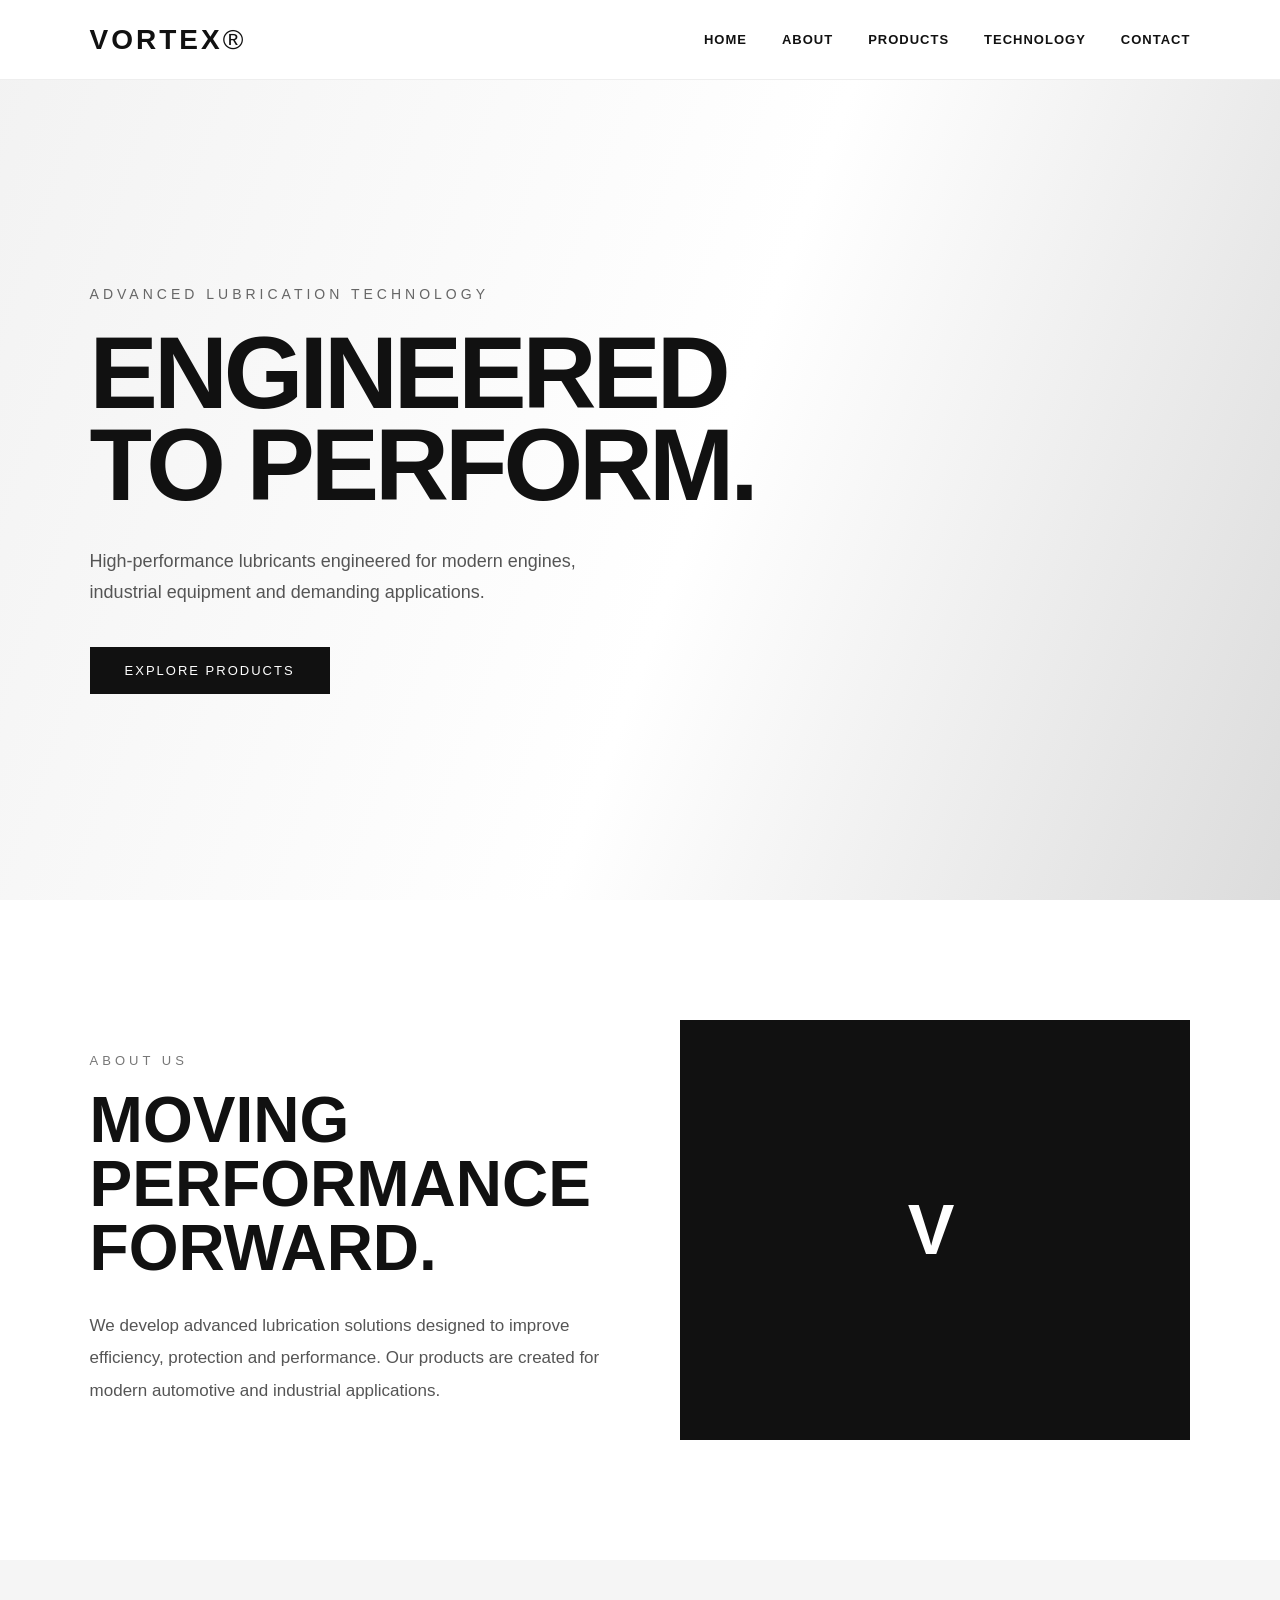
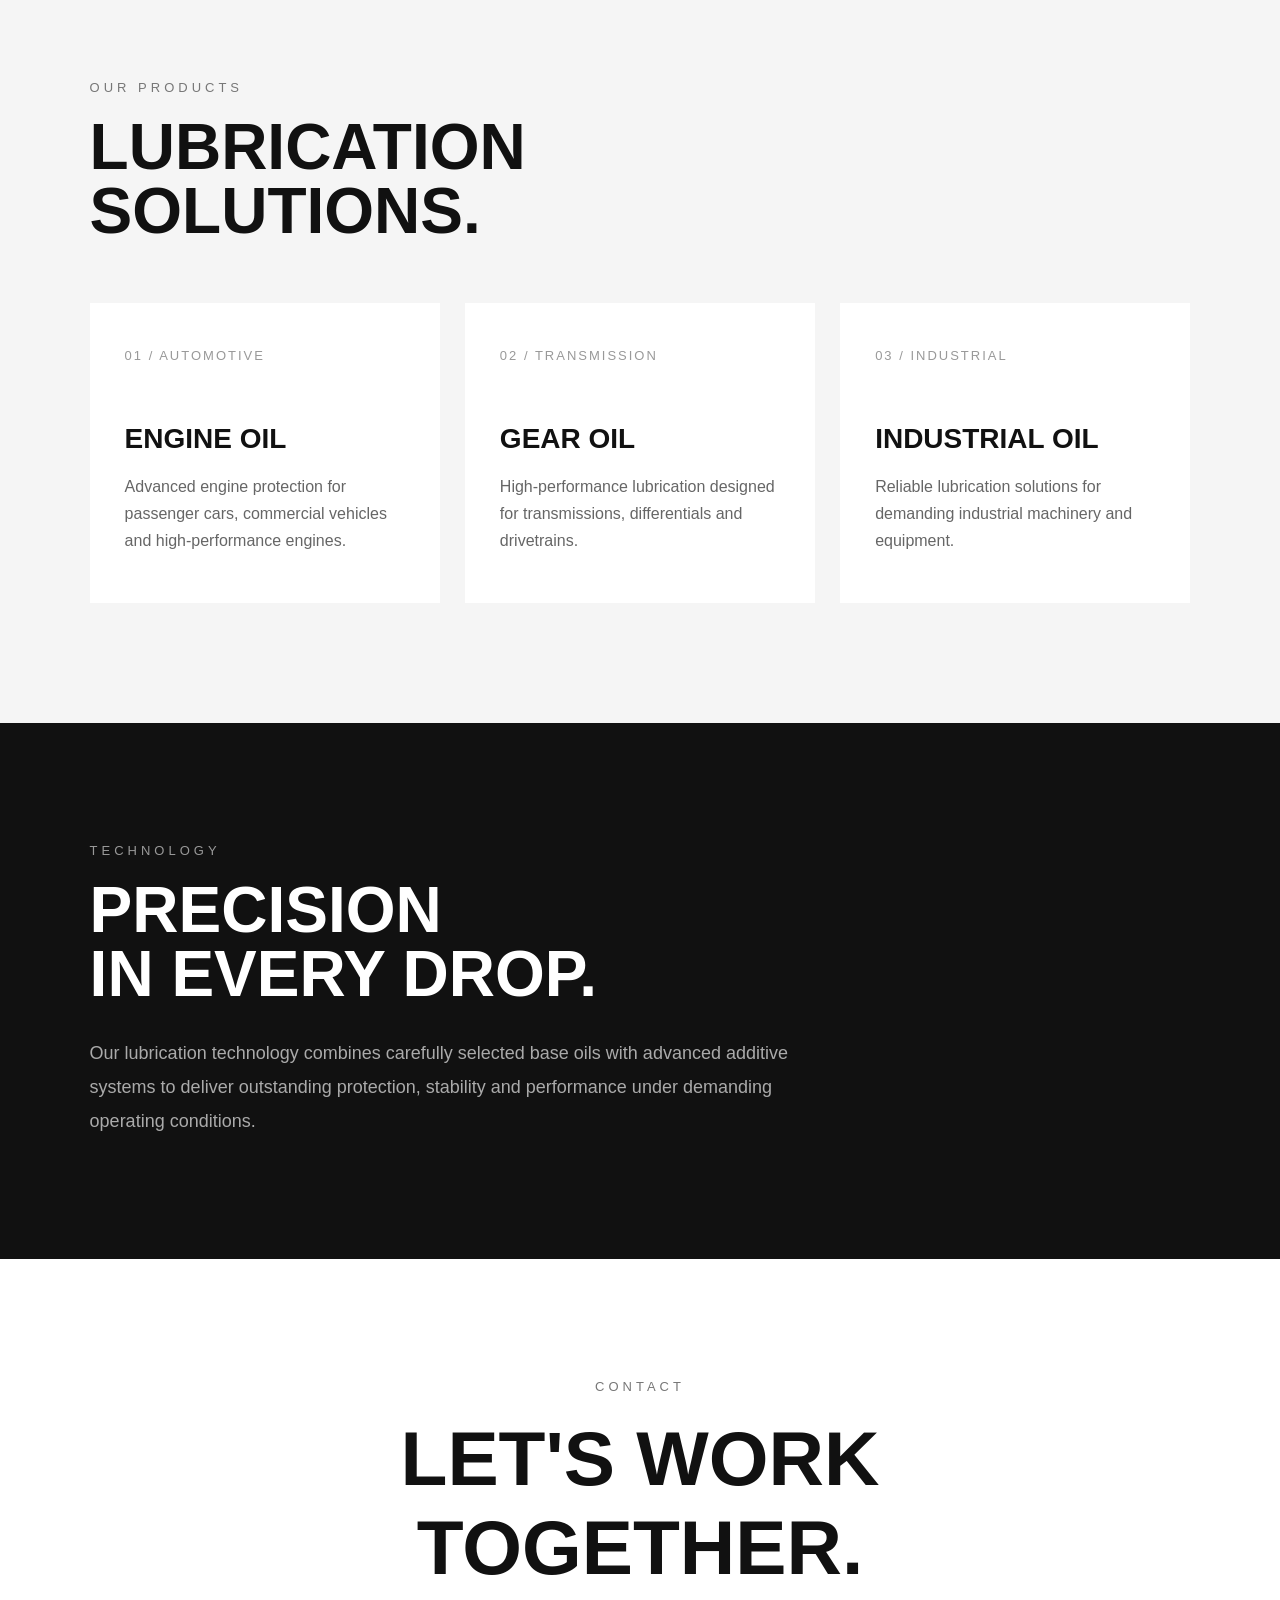
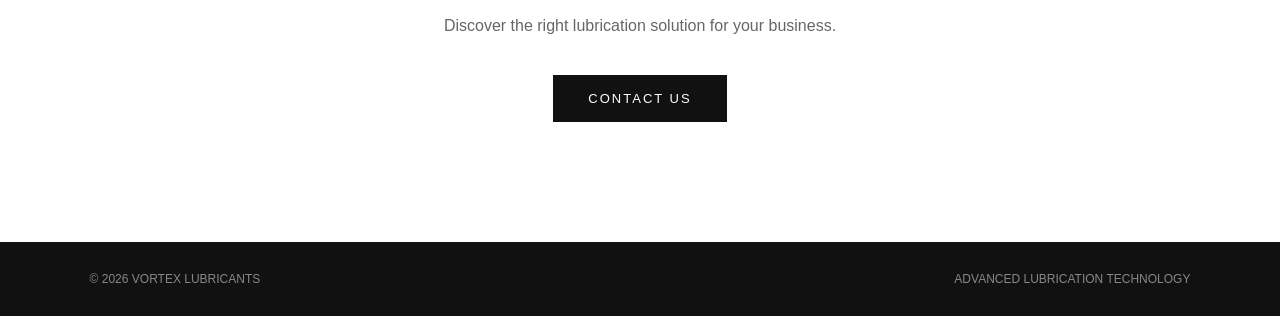
==== index.html @ 42d3c12e "Initial commit" ====
<!DOCTYPE html>
<html lang="en">
<head>
    <meta charset="UTF-8">
    <meta name="viewport" content="width=device-width, initial-scale=1.0">

    <title>VORTEX Lubricants</title>

    <style>
        * {
            margin: 0;
            padding: 0;
            box-sizing: border-box;
        }

        html {
            scroll-behavior: smooth;
        }

        body {
            font-family: Arial, Helvetica, sans-serif;
            color: #111;
            background: #fff;
        }

        /* ===== Navigation ===== */

        header {
            position: fixed;
            top: 0;
            left: 0;
            width: 100%;
            height: 80px;
            background: rgba(255, 255, 255, 0.96);
            display: flex;
            align-items: center;
            justify-content: space-between;
            padding: 0 7%;
            z-index: 1000;
            border-bottom: 1px solid #eee;
        }

        .logo {
            font-size: 28px;
            font-weight: 800;
            letter-spacing: 3px;
        }

        .logo span {
            font-weight: 300;
        }

        nav {
            display: flex;
            gap: 35px;
        }

        nav a {
            text-decoration: none;
            color: #111;
            font-size: 13px;
            font-weight: 600;
            letter-spacing: 1px;
            transition: 0.3s;
        }

        nav a:hover {
            color: #777;
        }

        /* ===== Hero ===== */

        .hero {
            min-height: 100vh;
            padding: 160px 7% 80px;
            display: flex;
            align-items: center;
            background:
                linear-gradient(
                    110deg,
                    #f2f2f2 0%,
                    #ffffff 55%,
                    #dcdcdc 100%
                );
        }

        .hero-content {
            max-width: 700px;
        }

        .hero-small {
            font-size: 14px;
            letter-spacing: 4px;
            margin-bottom: 25px;
            color: #666;
        }

        .hero h1 {
            font-size: clamp(55px, 8vw, 110px);
            line-height: 0.9;
            letter-spacing: -4px;
            margin-bottom: 35px;
        }

        .hero p {
            max-width: 550px;
            color: #555;
            font-size: 18px;
            line-height: 1.7;
            margin-bottom: 40px;
        }

        .button {
            display: inline-block;
            padding: 16px 35px;
            background: #111;
            color: white;
            text-decoration: none;
            font-size: 13px;
            letter-spacing: 2px;
            transition: 0.3s;
        }

        .button:hover {
            background: #444;
        }

        /* ===== Common Section ===== */

        section {
            padding: 120px 7%;
        }

        .section-title {
            font-size: 13px;
            letter-spacing: 4px;
            color: #777;
            margin-bottom: 20px;
        }

        .section-heading {
            font-size: clamp(40px, 5vw, 70px);
            line-height: 1;
            margin-bottom: 30px;
        }

        /* ===== About ===== */

        .about {
            display: grid;
            grid-template-columns: 1fr 1fr;
            gap: 80px;
            align-items: center;
        }

        .about-text p {
            color: #555;
            line-height: 1.9;
            font-size: 17px;
        }

        .about-box {
            height: 420px;
            background: #111;
            color: white;
            display: flex;
            align-items: center;
            justify-content: center;
            font-size: 70px;
            font-weight: 800;
            letter-spacing: 8px;
        }

        /* ===== Products ===== */

        .products-section {
            background: #f5f5f5;
        }

        .products {
            display: grid;
            grid-template-columns: repeat(3, 1fr);
            gap: 25px;
            margin-top: 60px;
        }

        .product-card {
            background: white;
            padding: 45px 35px;
            min-height: 300px;
            transition: 0.3s;
        }

        .product-card:hover {
            transform: translateY(-8px);
        }

        .product-number {
            font-size: 13px;
            color: #999;
            letter-spacing: 2px;
            margin-bottom: 60px;
        }

        .product-card h3 {
            font-size: 28px;
            margin-bottom: 18px;
        }

        .product-card p {
            color: #666;
            line-height: 1.7;
        }

        /* ===== Technology ===== */

        .technology {
            background: #111;
            color: white;
        }

        .technology .section-title {
            color: #999;
        }

        .technology p {
            max-width: 750px;
            color: #aaa;
            line-height: 1.9;
            font-size: 18px;
        }

        /* ===== Contact ===== */

        .contact {
            text-align: center;
        }

        .contact h2 {
            font-size: clamp(45px, 6vw, 80px);
            margin-bottom: 25px;
        }

        .contact p {
            color: #666;
            margin-bottom: 40px;
        }

        /* ===== Footer ===== */

        footer {
            background: #111;
            color: #888;
            padding: 30px 7%;
            display: flex;
            justify-content: space-between;
            font-size: 12px;
        }

        /* ===== Mobile ===== */

        @media (max-width: 768px) {

            header {
                padding: 0 5%;
            }

            nav {
                gap: 12px;
            }

            nav a {
                font-size: 10px;
            }

            .hero {
                padding-left: 5%;
                padding-right: 5%;
            }

            section {
                padding: 80px 5%;
            }

            .about {
                grid-template-columns: 1fr;
            }

            .products {
                grid-template-columns: 1fr;
            }

            .about-box {
                height: 280px;
            }

            footer {
                flex-direction: column;
                gap: 10px;
            }
        }
    </style>
</head>

<body>

    <!-- Navigation -->

    <header>
        <div class="logo">
            VORTEX<span>®</span>
        </div>

        <nav>
            <a href="#home">HOME</a>
            <a href="#about">ABOUT</a>
            <a href="#products">PRODUCTS</a>
            <a href="#technology">TECHNOLOGY</a>
            <a href="#contact">CONTACT</a>
        </nav>
    </header>


    <!-- Hero -->

    <section class="hero" id="home">

        <div class="hero-content">

            <div class="hero-small">
                ADVANCED LUBRICATION TECHNOLOGY
            </div>

            <h1>
                ENGINEERED<br>
                TO PERFORM.
            </h1>

            <p>
                High-performance lubricants engineered for
                modern engines, industrial equipment and demanding
                applications.
            </p>

            <a class="button" href="#products">
                EXPLORE PRODUCTS
            </a>

        </div>

    </section>


    <!-- About -->

    <section id="about">

        <div class="about">

            <div class="about-text">

                <div class="section-title">
                    ABOUT US
                </div>

                <h2 class="section-heading">
                    MOVING<br>
                    PERFORMANCE
                    FORWARD.
                </h2>

                <p>
                    We develop advanced lubrication solutions designed
                    to improve efficiency, protection and performance.
                    Our products are created for modern automotive and
                    industrial applications.
                </p>

            </div>

            <div class="about-box">
                V
            </div>

        </div>

    </section>


    <!-- Products -->

    <section class="products-section" id="products">

        <div class="section-title">
            OUR PRODUCTS
        </div>

        <h2 class="section-heading">
            LUBRICATION<br>
            SOLUTIONS.
        </h2>


        <div class="products">

            <div class="product-card">

                <div class="product-number">
                    01 / AUTOMOTIVE
                </div>

                <h3>
                    ENGINE OIL
                </h3>

                <p>
                    Advanced engine protection for passenger cars,
                    commercial vehicles and high-performance engines.
                </p>

            </div>


            <div class="product-card">

                <div class="product-number">
                    02 / TRANSMISSION
                </div>

                <h3>
                    GEAR OIL
                </h3>

                <p>
                    High-performance lubrication designed for
                    transmissions, differentials and drivetrains.
                </p>

            </div>


            <div class="product-card">

                <div class="product-number">
                    03 / INDUSTRIAL
                </div>

                <h3>
                    INDUSTRIAL OIL
                </h3>

                <p>
                    Reliable lubrication solutions for demanding
                    industrial machinery and equipment.
                </p>

            </div>

        </div>

    </section>


    <!-- Technology -->

    <section class="technology" id="technology">

        <div class="section-title">
            TECHNOLOGY
        </div>

        <h2 class="section-heading">
            PRECISION<br>
            IN EVERY DROP.
        </h2>

        <p>
            Our lubrication technology combines carefully selected
            base oils with advanced additive systems to deliver
            outstanding protection, stability and performance under
            demanding operating conditions.
        </p>

    </section>


    <!-- Contact -->

    <section class="contact" id="contact">

        <div class="section-title">
            CONTACT
        </div>

        <h2>
            LET'S WORK<br>
            TOGETHER.
        </h2>

        <p>
            Discover the right lubrication solution for your business.
        </p>

        <a class="button" href="mailto:info@example.com">
            CONTACT US
        </a>

    </section>


    <!-- Footer -->

    <footer>

        <div>
            © 2026 VORTEX LUBRICANTS
        </div>

        <div>
            ADVANCED LUBRICATION TECHNOLOGY
        </div>

    </footer>

</body>
</html>
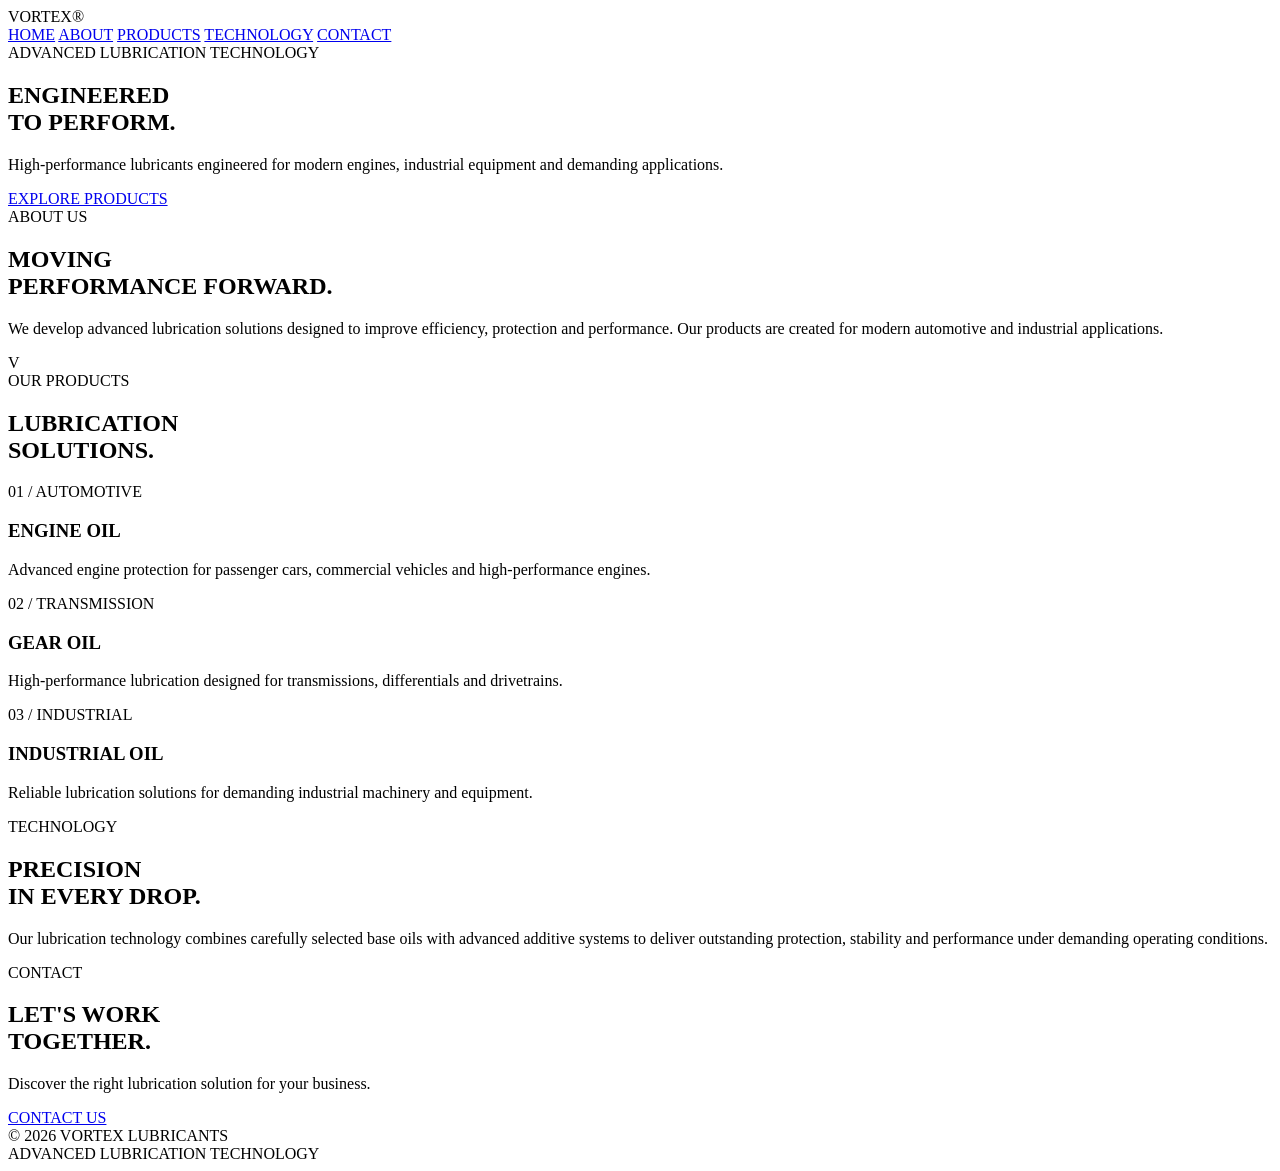
==== commit 93e20a90: "Separate CSS and JavaScript files" ====
--- a/index.html
+++ b/index.html
@@ -3,303 +3,10 @@
 <head>
     <meta charset="UTF-8">
     <meta name="viewport" content="width=device-width, initial-scale=1.0">
-
+<link rel="stylesheet" href="css/style.css">
     <title>VORTEX Lubricants</title>
 
-    <style>
-        * {
-            margin: 0;
-            padding: 0;
-            box-sizing: border-box;
-        }
-
-        html {
-            scroll-behavior: smooth;
-        }
-
-        body {
-            font-family: Arial, Helvetica, sans-serif;
-            color: #111;
-            background: #fff;
-        }
-
-        /* ===== Navigation ===== */
-
-        header {
-            position: fixed;
-            top: 0;
-            left: 0;
-            width: 100%;
-            height: 80px;
-            background: rgba(255, 255, 255, 0.96);
-            display: flex;
-            align-items: center;
-            justify-content: space-between;
-            padding: 0 7%;
-            z-index: 1000;
-            border-bottom: 1px solid #eee;
-        }
-
-        .logo {
-            font-size: 28px;
-            font-weight: 800;
-            letter-spacing: 3px;
-        }
-
-        .logo span {
-            font-weight: 300;
-        }
-
-        nav {
-            display: flex;
-            gap: 35px;
-        }
-
-        nav a {
-            text-decoration: none;
-            color: #111;
-            font-size: 13px;
-            font-weight: 600;
-            letter-spacing: 1px;
-            transition: 0.3s;
-        }
-
-        nav a:hover {
-            color: #777;
-        }
-
-        /* ===== Hero ===== */
-
-        .hero {
-            min-height: 100vh;
-            padding: 160px 7% 80px;
-            display: flex;
-            align-items: center;
-            background:
-                linear-gradient(
-                    110deg,
-                    #f2f2f2 0%,
-                    #ffffff 55%,
-                    #dcdcdc 100%
-                );
-        }
-
-        .hero-content {
-            max-width: 700px;
-        }
-
-        .hero-small {
-            font-size: 14px;
-            letter-spacing: 4px;
-            margin-bottom: 25px;
-            color: #666;
-        }
-
-        .hero h1 {
-            font-size: clamp(55px, 8vw, 110px);
-            line-height: 0.9;
-            letter-spacing: -4px;
-            margin-bottom: 35px;
-        }
-
-        .hero p {
-            max-width: 550px;
-            color: #555;
-            font-size: 18px;
-            line-height: 1.7;
-            margin-bottom: 40px;
-        }
-
-        .button {
-            display: inline-block;
-            padding: 16px 35px;
-            background: #111;
-            color: white;
-            text-decoration: none;
-            font-size: 13px;
-            letter-spacing: 2px;
-            transition: 0.3s;
-        }
-
-        .button:hover {
-            background: #444;
-        }
-
-        /* ===== Common Section ===== */
-
-        section {
-            padding: 120px 7%;
-        }
-
-        .section-title {
-            font-size: 13px;
-            letter-spacing: 4px;
-            color: #777;
-            margin-bottom: 20px;
-        }
-
-        .section-heading {
-            font-size: clamp(40px, 5vw, 70px);
-            line-height: 1;
-            margin-bottom: 30px;
-        }
-
-        /* ===== About ===== */
-
-        .about {
-            display: grid;
-            grid-template-columns: 1fr 1fr;
-            gap: 80px;
-            align-items: center;
-        }
-
-        .about-text p {
-            color: #555;
-            line-height: 1.9;
-            font-size: 17px;
-        }
-
-        .about-box {
-            height: 420px;
-            background: #111;
-            color: white;
-            display: flex;
-            align-items: center;
-            justify-content: center;
-            font-size: 70px;
-            font-weight: 800;
-            letter-spacing: 8px;
-        }
-
-        /* ===== Products ===== */
-
-        .products-section {
-            background: #f5f5f5;
-        }
-
-        .products {
-            display: grid;
-            grid-template-columns: repeat(3, 1fr);
-            gap: 25px;
-            margin-top: 60px;
-        }
-
-        .product-card {
-            background: white;
-            padding: 45px 35px;
-            min-height: 300px;
-            transition: 0.3s;
-        }
-
-        .product-card:hover {
-            transform: translateY(-8px);
-        }
-
-        .product-number {
-            font-size: 13px;
-            color: #999;
-            letter-spacing: 2px;
-            margin-bottom: 60px;
-        }
-
-        .product-card h3 {
-            font-size: 28px;
-            margin-bottom: 18px;
-        }
-
-        .product-card p {
-            color: #666;
-            line-height: 1.7;
-        }
-
-        /* ===== Technology ===== */
-
-        .technology {
-            background: #111;
-            color: white;
-        }
-
-        .technology .section-title {
-            color: #999;
-        }
-
-        .technology p {
-            max-width: 750px;
-            color: #aaa;
-            line-height: 1.9;
-            font-size: 18px;
-        }
-
-        /* ===== Contact ===== */
-
-        .contact {
-            text-align: center;
-        }
-
-        .contact h2 {
-            font-size: clamp(45px, 6vw, 80px);
-            margin-bottom: 25px;
-        }
-
-        .contact p {
-            color: #666;
-            margin-bottom: 40px;
-        }
-
-        /* ===== Footer ===== */
-
-        footer {
-            background: #111;
-            color: #888;
-            padding: 30px 7%;
-            display: flex;
-            justify-content: space-between;
-            font-size: 12px;
-        }
-
-        /* ===== Mobile ===== */
-
-        @media (max-width: 768px) {
-
-            header {
-                padding: 0 5%;
-            }
-
-            nav {
-                gap: 12px;
-            }
-
-            nav a {
-                font-size: 10px;
-            }
-
-            .hero {
-                padding-left: 5%;
-                padding-right: 5%;
-            }
-
-            section {
-                padding: 80px 5%;
-            }
-
-            .about {
-                grid-template-columns: 1fr;
-            }
-
-            .products {
-                grid-template-columns: 1fr;
-            }
-
-            .about-box {
-                height: 280px;
-            }
-
-            footer {
-                flex-direction: column;
-                gap: 10px;
-            }
-        }
-    </style>
+    
 </head>
 
 <body>
@@ -521,6 +228,8 @@
         </div>
 
     </footer>
-
+<script src="js/script.js"></script>
 </body>
-</html>+</html>
+
+
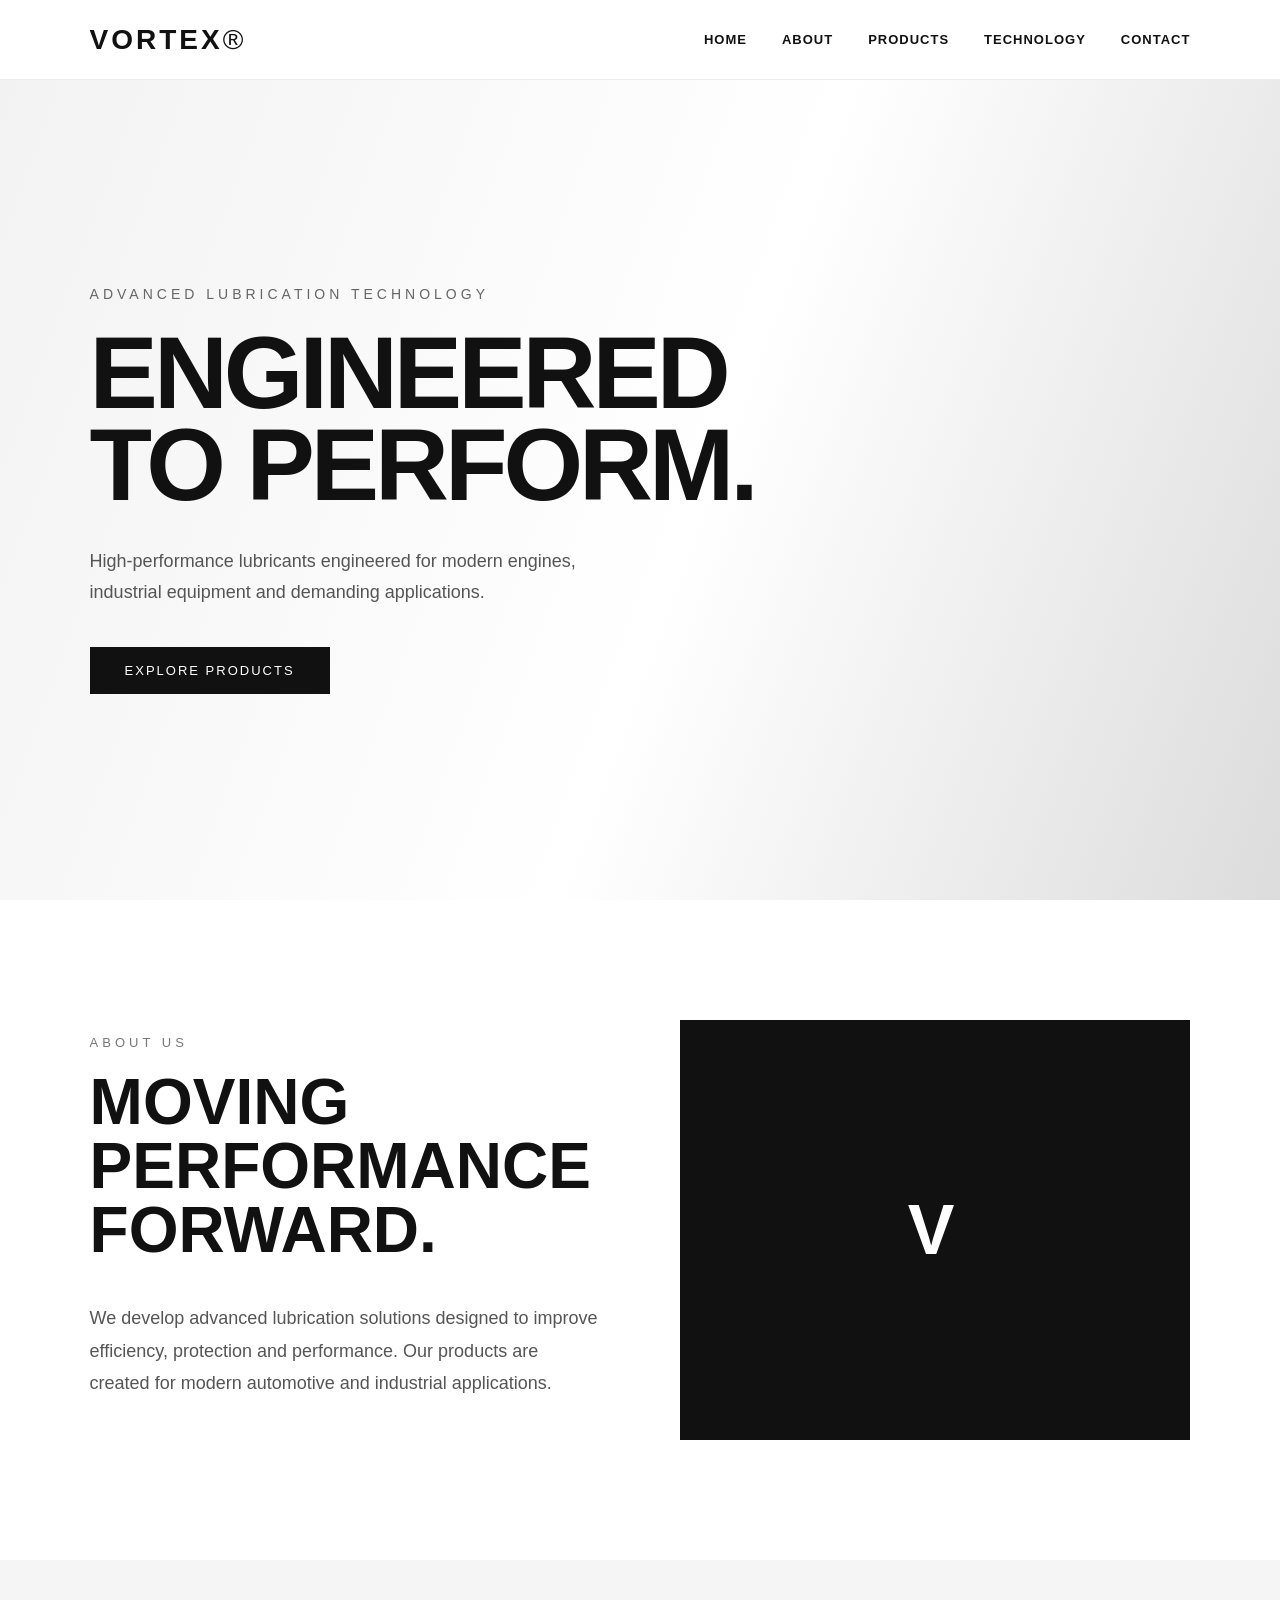
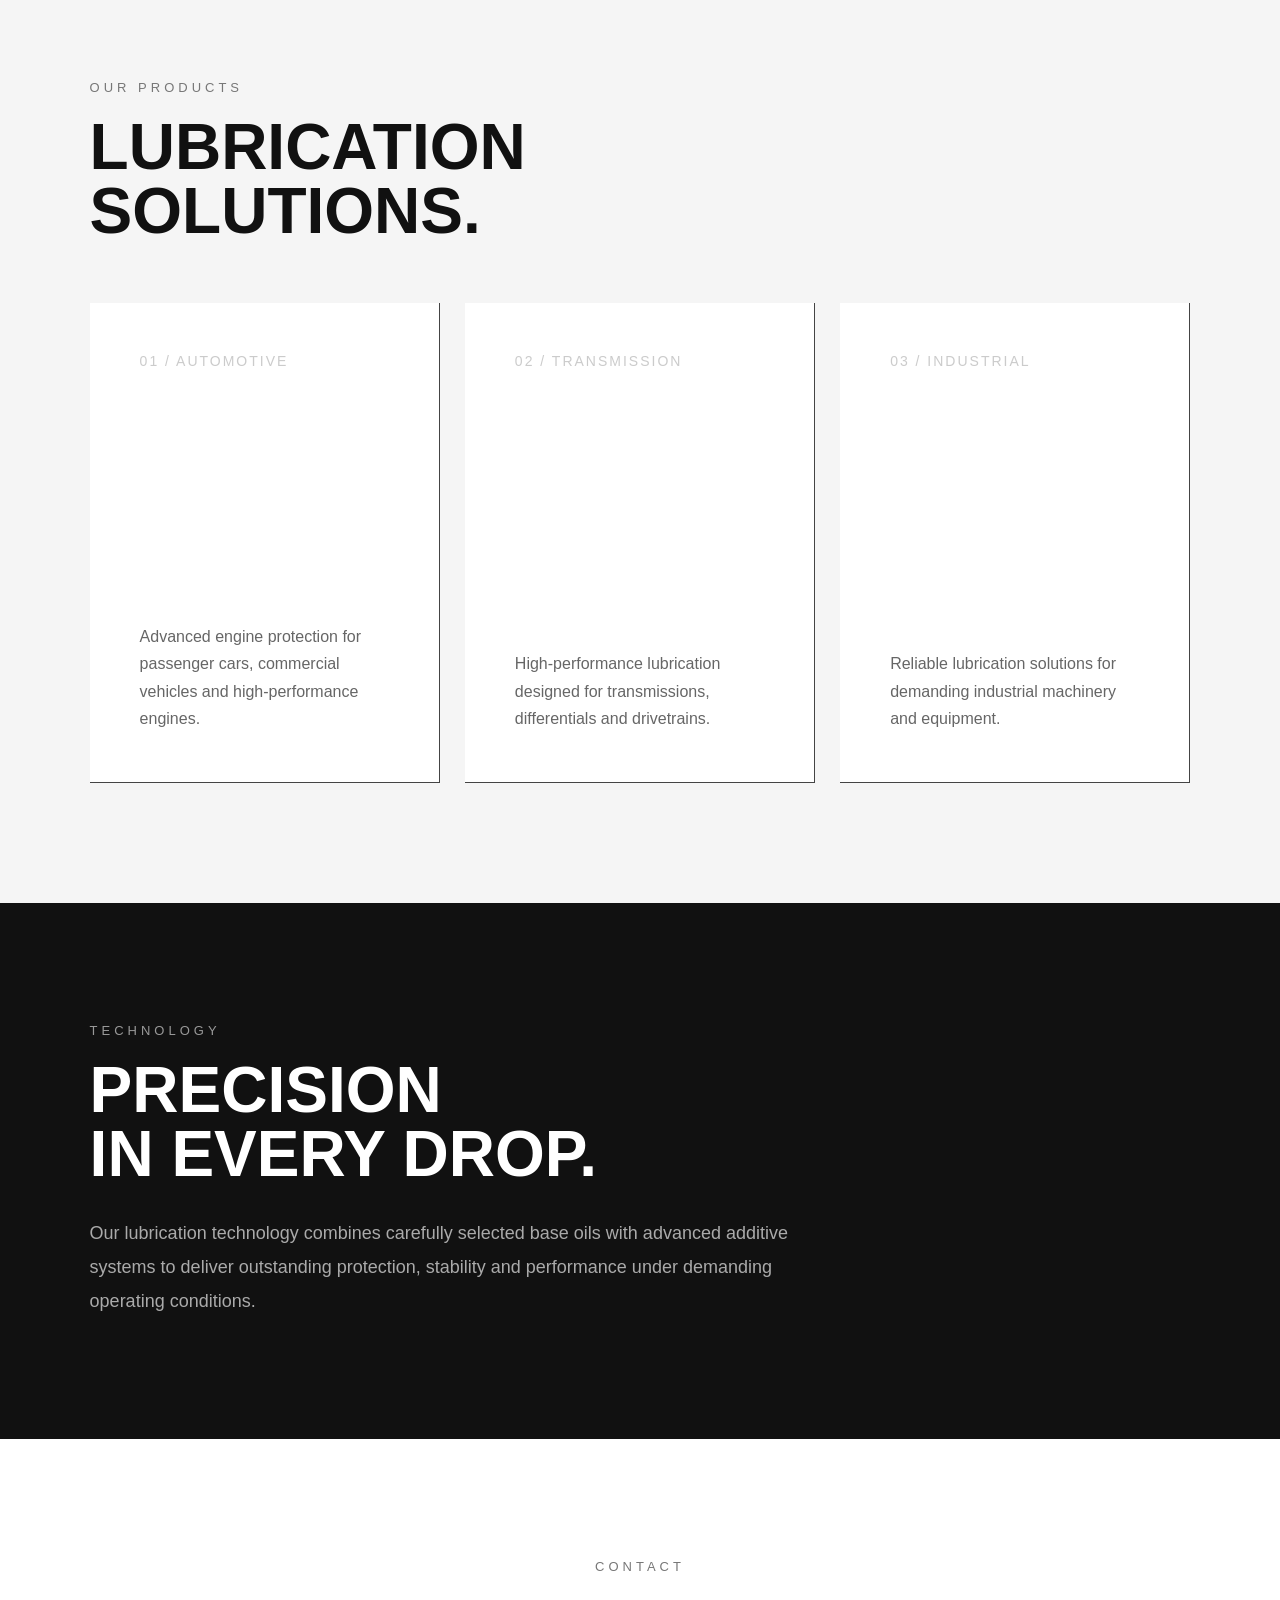
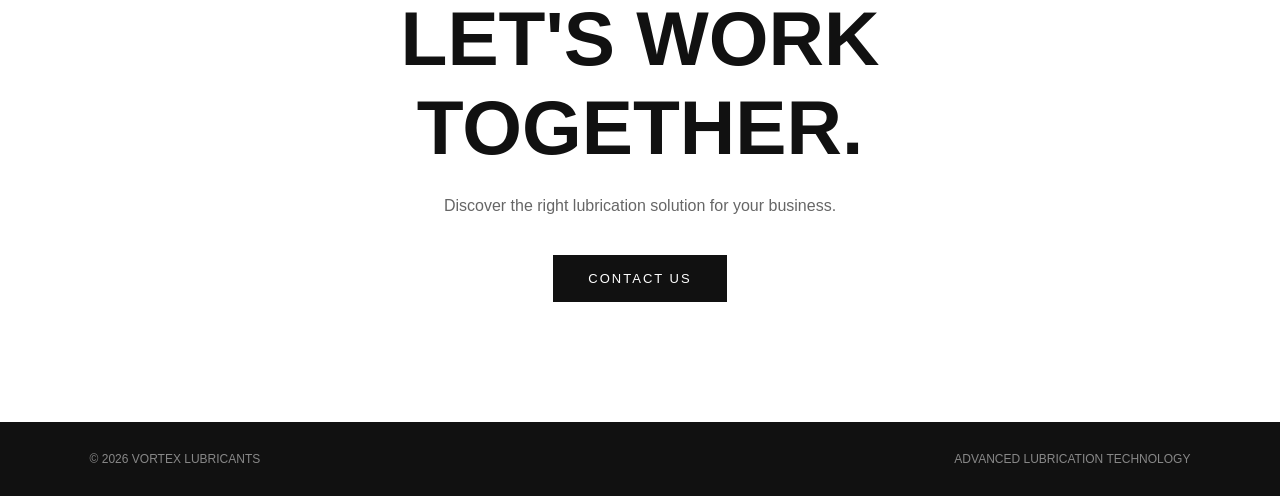
==== commit f8fcae15: "Add About and Products pages" ====
--- a/index.html
+++ b/index.html
@@ -20,8 +20,8 @@
 
         <nav>
             <a href="#home">HOME</a>
-            <a href="#about">ABOUT</a>
-            <a href="#products">PRODUCTS</a>
+            <a href="about.html">ABOUT</a>
+            <a href="products.html">PRODUCTS</a>
             <a href="#technology">TECHNOLOGY</a>
             <a href="#contact">CONTACT</a>
         </nav>
--- a/css/style.css
+++ b/css/style.css
@@ -0,0 +1,551 @@
+        * {
+            margin: 0;
+            padding: 0;
+            box-sizing: border-box;
+        }
+
+        html {
+            scroll-behavior: smooth;
+        }
+
+        body {
+            font-family: Arial, Helvetica, sans-serif;
+            color: #111;
+            background: #fff;
+        }
+
+        /* ===== Navigation ===== */
+
+        header {
+            position: fixed;
+            top: 0;
+            left: 0;
+            width: 100%;
+            height: 80px;
+            background: rgba(255, 255, 255, 0.96);
+            display: flex;
+            align-items: center;
+            justify-content: space-between;
+            padding: 0 7%;
+            z-index: 1000;
+            border-bottom: 1px solid #eee;
+        }
+
+        .logo {
+            font-size: 28px;
+            font-weight: 800;
+            letter-spacing: 3px;
+        }
+
+        .logo span {
+            font-weight: 300;
+        }
+
+        nav {
+            display: flex;
+            gap: 35px;
+        }
+
+        nav a {
+            text-decoration: none;
+            color: #111;
+            font-size: 13px;
+            font-weight: 600;
+            letter-spacing: 1px;
+            transition: 0.3s;
+        }
+
+        nav a:hover {
+            color: #777;
+        }
+
+        /* ===== Hero ===== */
+
+        .hero {
+            min-height: 100vh;
+            padding: 160px 7% 80px;
+            display: flex;
+            align-items: center;
+            background:
+                linear-gradient(
+                    110deg,
+                    #f2f2f2 0%,
+                    #ffffff 55%,
+                    #dcdcdc 100%
+                );
+        }
+
+        .hero-content {
+            max-width: 700px;
+        }
+
+        .hero-small {
+            font-size: 14px;
+            letter-spacing: 4px;
+            margin-bottom: 25px;
+            color: #666;
+        }
+
+        .hero h1 {
+            font-size: clamp(55px, 8vw, 110px);
+            line-height: 0.9;
+            letter-spacing: -4px;
+            margin-bottom: 35px;
+        }
+
+        .hero p {
+            max-width: 550px;
+            color: #555;
+            font-size: 18px;
+            line-height: 1.7;
+            margin-bottom: 40px;
+        }
+
+        .button {
+            display: inline-block;
+            padding: 16px 35px;
+            background: #111;
+            color: white;
+            text-decoration: none;
+            font-size: 13px;
+            letter-spacing: 2px;
+            transition: 0.3s;
+        }
+
+        .button:hover {
+            background: #444;
+        }
+
+        /* ===== Common Section ===== */
+
+        section {
+            padding: 120px 7%;
+        }
+
+        .section-title {
+            font-size: 13px;
+            letter-spacing: 4px;
+            color: #777;
+            margin-bottom: 20px;
+        }
+
+        .section-heading {
+            font-size: clamp(40px, 5vw, 70px);
+            line-height: 1;
+            margin-bottom: 30px;
+        }
+
+        /* ===== About ===== */
+
+        .about {
+            display: grid;
+            grid-template-columns: 1fr 1fr;
+            gap: 80px;
+            align-items: center;
+        }
+
+        .about-text p {
+            color: #555;
+            line-height: 1.9;
+            font-size: 17px;
+        }
+
+        .about-box {
+            height: 420px;
+            background: #111;
+            color: white;
+            display: flex;
+            align-items: center;
+            justify-content: center;
+            font-size: 70px;
+            font-weight: 800;
+            letter-spacing: 8px;
+        }
+
+        /* ===== Products ===== */
+
+        .products-section {
+            background: #f5f5f5;
+        }
+
+        .products {
+            display: grid;
+            grid-template-columns: repeat(3, 1fr);
+            gap: 25px;
+            margin-top: 60px;
+        }
+
+        .product-card {
+            background: white;
+            padding: 45px 35px;
+            min-height: 300px;
+            transition: 0.3s;
+        }
+
+        .product-card:hover {
+            transform: translateY(-8px);
+        }
+
+        .product-number {
+            font-size: 13px;
+            color: #999;
+            letter-spacing: 2px;
+            margin-bottom: 60px;
+        }
+
+        .product-card h3 {
+            font-size: 28px;
+            margin-bottom: 18px;
+        }
+
+        .product-card p {
+            color: #666;
+            line-height: 1.7;
+        }
+
+        /* ===== Technology ===== */
+
+        .technology {
+            background: #111;
+            color: white;
+        }
+
+        .technology .section-title {
+            color: #999;
+        }
+
+        .technology p {
+            max-width: 750px;
+            color: #aaa;
+            line-height: 1.9;
+            font-size: 18px;
+        }
+
+        /* ===== Contact ===== */
+
+        .contact {
+            text-align: center;
+        }
+
+        .contact h2 {
+            font-size: clamp(45px, 6vw, 80px);
+            margin-bottom: 25px;
+        }
+
+        .contact p {
+            color: #666;
+            margin-bottom: 40px;
+        }
+
+        /* ===== Footer ===== */
+
+        footer {
+            background: #111;
+            color: #888;
+            padding: 30px 7%;
+            display: flex;
+            justify-content: space-between;
+            font-size: 12px;
+        }
+
+        /* ===== Mobile ===== */
+
+        @media (max-width: 768px) {
+
+            header {
+                padding: 0 5%;
+            }
+
+            nav {
+                gap: 12px;
+            }
+
+            nav a {
+                font-size: 10px;
+            }
+
+            .hero {
+                padding-left: 5%;
+                padding-right: 5%;
+            }
+
+            section {
+                padding: 80px 5%;
+            }
+
+            .about {
+                grid-template-columns: 1fr;
+            }
+
+            .products {
+                grid-template-columns: 1fr;
+            }
+
+            .about-box {
+                height: 280px;
+            }
+
+            footer {
+                flex-direction: column;
+                gap: 10px;
+            }
+        }
+        /* =========================
+   ABOUT PAGE
+   ========================= */
+
+.page-hero {
+    min-height: 55vh;
+    display: flex;
+    align-items: flex-end;
+    padding: 120px 8% 80px;
+    background: #111;
+    color: #fff;
+}
+
+.page-hero p {
+    font-size: 14px;
+    letter-spacing: 3px;
+    margin-bottom: 20px;
+    opacity: 0.7;
+}
+
+.page-hero h1 {
+    font-size: clamp(42px, 7vw, 90px);
+    line-height: 0.95;
+    font-weight: 700;
+    letter-spacing: -3px;
+}
+
+.about-content {
+    display: grid;
+    grid-template-columns: 1.3fr 0.7fr;
+    gap: 100px;
+    padding: 120px 8%;
+    background: #f5f5f2;
+}
+
+.section-label {
+    font-size: 13px;
+    letter-spacing: 3px;
+    font-weight: 700;
+    margin-bottom: 25px;
+}
+
+.about-text h2 {
+    font-size: clamp(36px, 5vw, 64px);
+    line-height: 1;
+    margin-bottom: 40px;
+}
+
+.about-text > p:not(.section-label) {
+    max-width: 700px;
+    font-size: 18px;
+    line-height: 1.8;
+    margin-bottom: 25px;
+}
+
+.about-stats {
+    display: flex;
+    flex-direction: column;
+    gap: 20px;
+}
+
+.stat {
+    border-top: 1px solid #999;
+    padding: 25px 0;
+    display: flex;
+    justify-content: space-between;
+    align-items: center;
+}
+
+.stat strong {
+    font-size: 42px;
+}
+
+.stat span {
+    font-size: 14px;
+    letter-spacing: 2px;
+    text-transform: uppercase;
+}
+
+.about-values {
+    display: grid;
+    grid-template-columns: 0.8fr 1.2fr;
+    gap: 100px;
+    padding: 120px 8%;
+    background: #fff;
+}
+
+.about-values h2 {
+    font-size: clamp(42px, 6vw, 72px);
+    line-height: 0.95;
+}
+
+.value-list {
+    display: flex;
+    flex-direction: column;
+}
+
+.value-item {
+    border-top: 1px solid #ccc;
+    padding: 35px 0;
+}
+
+.value-item h3 {
+    font-size: 25px;
+    margin-bottom: 15px;
+}
+
+.value-item p {
+    max-width: 600px;
+    line-height: 1.7;
+    color: #555;
+}
+
+
+/* Mobile */
+
+@media (max-width: 768px) {
+
+    .page-hero {
+        min-height: 50vh;
+        padding: 100px 6% 60px;
+    }
+
+    .about-content,
+    .about-values {
+        grid-template-columns: 1fr;
+        gap: 60px;
+        padding: 80px 6%;
+    }
+
+    .about-text h2 {
+        font-size: 42px;
+    }
+
+    .about-text > p:not(.section-label) {
+        font-size: 16px;
+    }
+
+    .about-values h2 {
+        font-size: 48px;
+    }
+
+}
+/* =========================
+   PRODUCTS PAGE
+   ========================= */
+
+.products-hero {
+    background: #171717;
+}
+
+.products-intro {
+    display: grid;
+    grid-template-columns: 1fr 1fr;
+    gap: 100px;
+    padding: 120px 8%;
+    background: #f5f5f2;
+    align-items: end;
+}
+
+.products-intro h2 {
+    font-size: clamp(38px, 5vw, 64px);
+    line-height: 1;
+}
+
+.products-intro > p {
+    max-width: 600px;
+    font-size: 18px;
+    line-height: 1.8;
+    color: #555;
+}
+
+.product-grid {
+    display: grid;
+    grid-template-columns: 1fr 1fr;
+    background: #111;
+}
+
+.product-card {
+    min-height: 480px;
+    padding: 50px;
+    color: #fff;
+    border-right: 1px solid #444;
+    border-bottom: 1px solid #444;
+
+    display: flex;
+    flex-direction: column;
+    justify-content: space-between;
+
+    transition: background 0.3s ease;
+}
+
+.product-card:hover {
+    background: #222;
+}
+
+.product-number {
+    font-size: 14px;
+    letter-spacing: 2px;
+    opacity: 0.5;
+}
+
+.product-type {
+    font-size: 12px;
+    letter-spacing: 3px;
+    opacity: 0.6;
+    margin-bottom: 15px;
+}
+
+.product-card h2 {
+    font-size: clamp(35px, 4vw, 55px);
+    line-height: 1;
+    margin-bottom: 25px;
+}
+
+.product-card div:nth-child(2) p:last-child {
+    max-width: 500px;
+    font-size: 16px;
+    line-height: 1.7;
+    color: #bbb;
+}
+
+.product-card a {
+    color: #fff;
+    text-decoration: none;
+    font-size: 13px;
+    letter-spacing: 2px;
+    margin-top: 40px;
+}
+
+.product-card a:hover {
+    text-decoration: underline;
+}
+
+
+/* Products mobile */
+
+@media (max-width: 768px) {
+
+    .products-intro {
+        grid-template-columns: 1fr;
+        gap: 50px;
+        padding: 80px 6%;
+    }
+
+    .products-intro h2 {
+        font-size: 42px;
+    }
+
+    .product-grid {
+        grid-template-columns: 1fr;
+    }
+
+    .product-card {
+        min-height: 420px;
+        padding: 35px;
+    }
+
+}
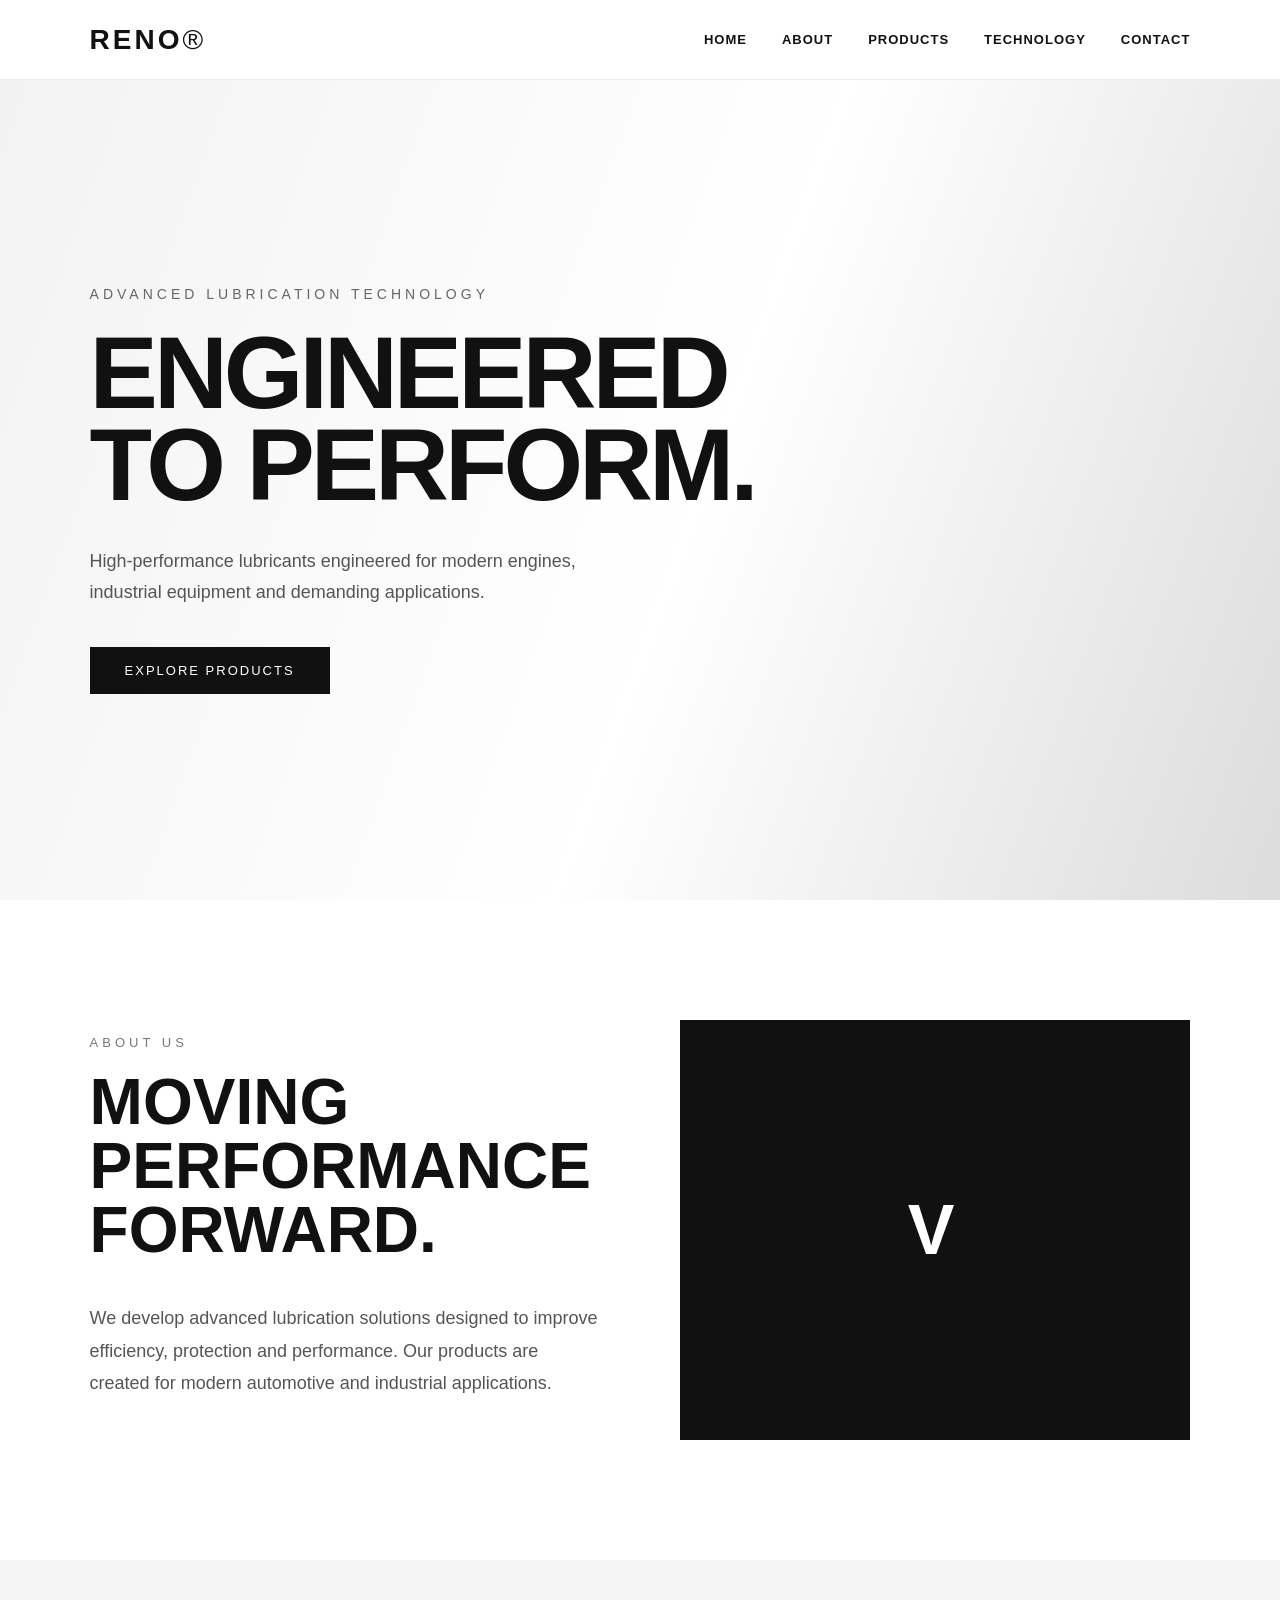
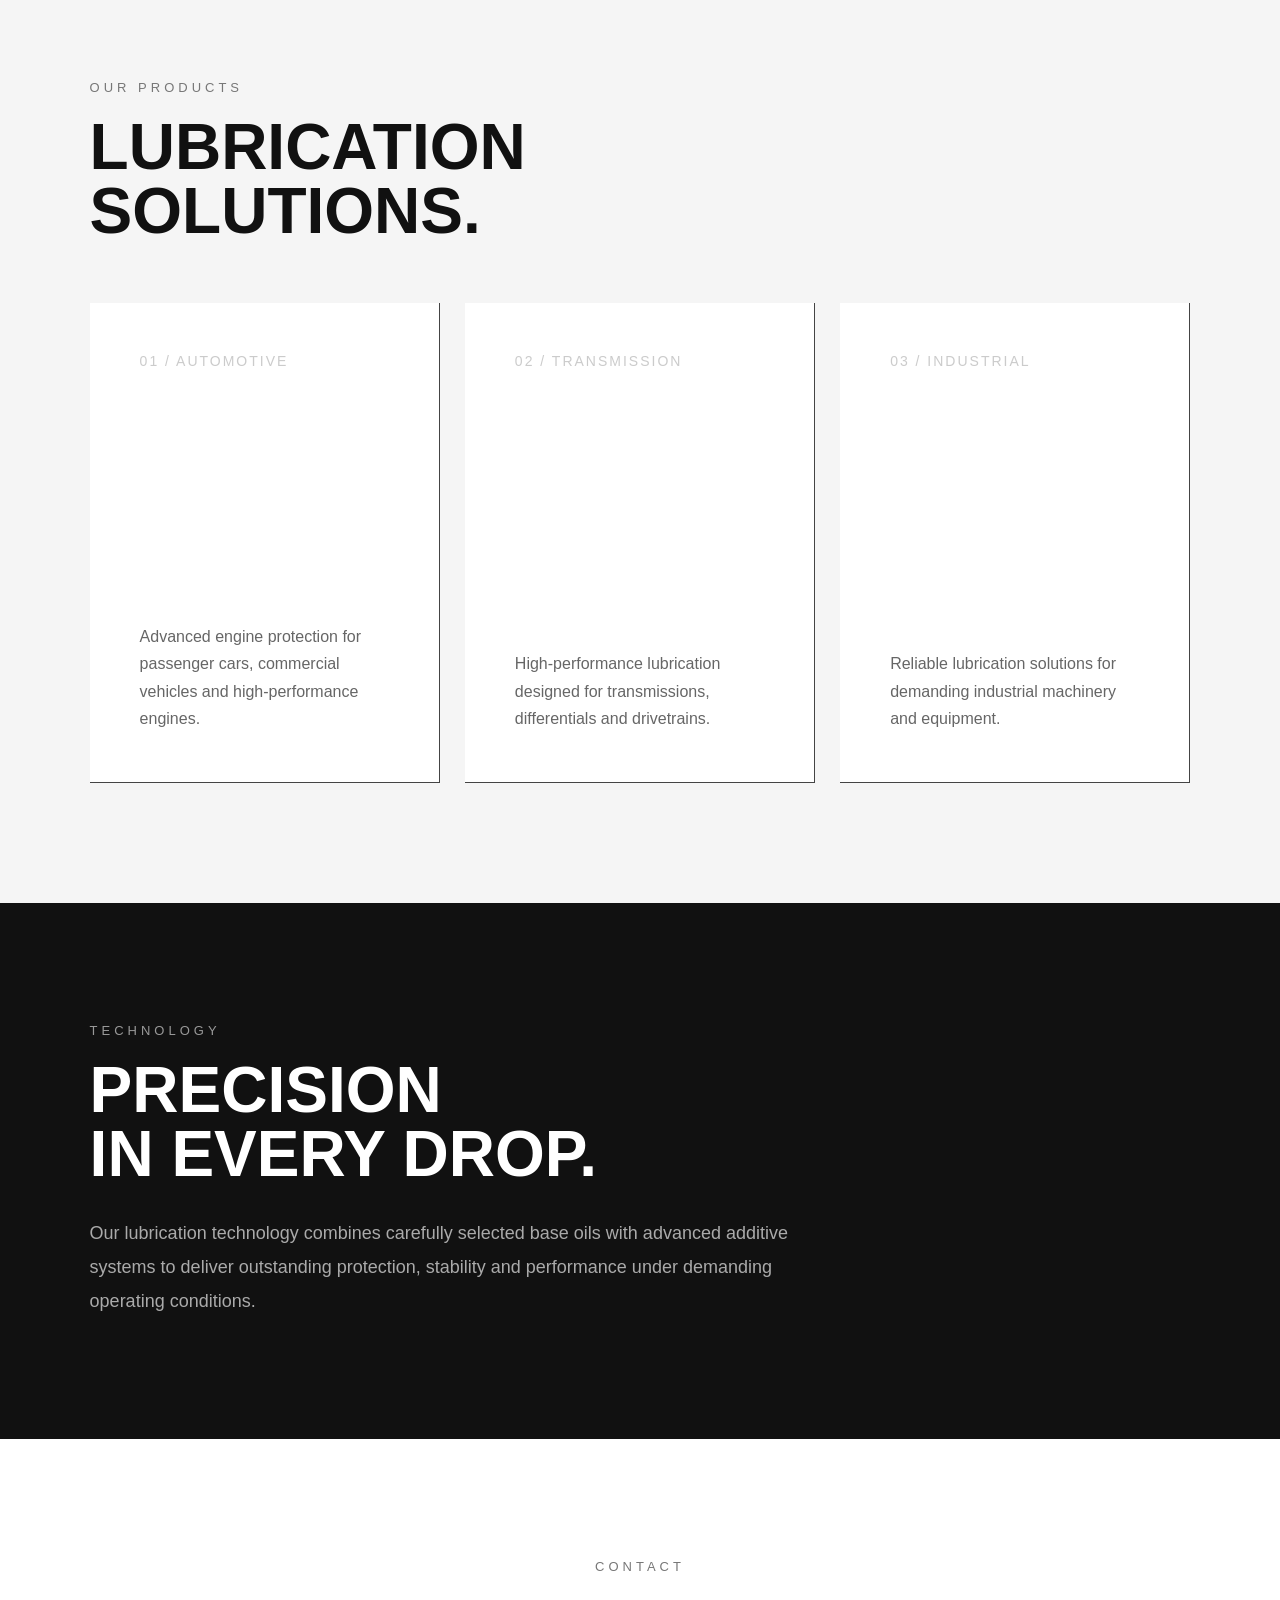
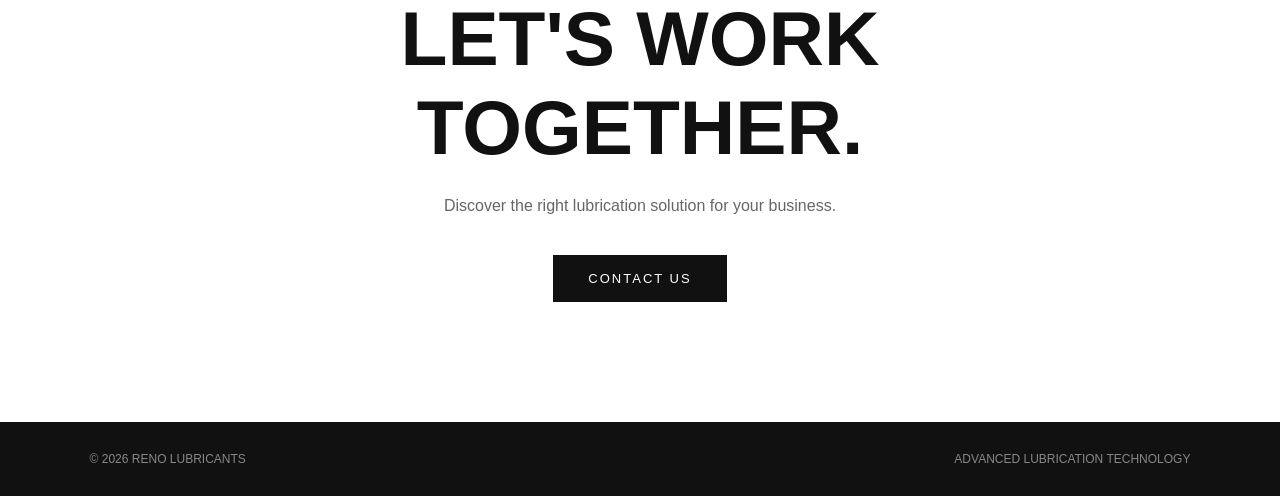
==== commit d1271d52: "Make Engine Oil clickable from homepage" ====
--- a/index.html
+++ b/index.html
@@ -4,7 +4,7 @@
     <meta charset="UTF-8">
     <meta name="viewport" content="width=device-width, initial-scale=1.0">
 <link rel="stylesheet" href="css/style.css">
-    <title>VORTEX Lubricants</title>
+    <title>RENO Lubricants</title>
 
     
 </head>
@@ -15,7 +15,7 @@
 
     <header>
         <div class="logo">
-            VORTEX<span>®</span>
+            RENO<span>®</span>
         </div>
 
         <nav>
@@ -117,7 +117,7 @@
                 </div>
 
                 <h3>
-                    ENGINE OIL
+                    <a href="engine-oil.html">ENGINE OIL</a>
                 </h3>
 
                 <p>
@@ -220,7 +220,7 @@
     <footer>
 
         <div>
-            © 2026 VORTEX LUBRICANTS
+            © 2026 RENO LUBRICANTS
         </div>
 
         <div>
--- a/css/style.css
+++ b/css/style.css
@@ -548,4 +548,173 @@
         padding: 35px;
     }
 
+}/* =========================
+   ENGINE OIL PRODUCT PAGE
+   ========================= */
+
+.product-detail-hero {
+    background: #0d0d0d;
+}
+
+.product-detail-intro {
+    display: grid;
+    grid-template-columns: 1fr 1fr;
+    gap: 100px;
+    padding: 120px 8%;
+    background: #f5f5f2;
+}
+
+.product-detail-intro h2 {
+    font-size: clamp(38px, 5vw, 64px);
+    line-height: 1;
+    max-width: 650px;
+}
+
+.product-detail-intro > div:last-child {
+    max-width: 600px;
+}
+
+.product-detail-intro > div:last-child p {
+    font-size: 18px;
+    line-height: 1.8;
+    color: #555;
+    margin-bottom: 25px;
+}
+
+
+/* Product Series */
+
+.oil-series {
+    display: grid;
+    grid-template-columns: 0.8fr 1.2fr;
+    gap: 100px;
+    padding: 120px 8%;
+    background: #fff;
+}
+
+.series-title h2 {
+    font-size: clamp(42px, 6vw, 72px);
+    line-height: 0.95;
+}
+
+.series-list {
+    display: flex;
+    flex-direction: column;
+}
+
+.oil-item {
+    display: grid;
+    grid-template-columns: 50px 1fr 100px;
+    gap: 30px;
+    align-items: start;
+
+    padding: 35px 0;
+    border-top: 1px solid #ccc;
+}
+
+.oil-item > span {
+    font-size: 14px;
+    opacity: 0.5;
+}
+
+.oil-item .product-type {
+    margin-bottom: 12px;
+}
+
+.oil-item h3 {
+    font-size: 30px;
+    margin-bottom: 15px;
+}
+
+.oil-item p:last-child {
+    max-width: 500px;
+    color: #666;
+    line-height: 1.7;
+}
+
+.oil-item > strong {
+    font-size: 18px;
+    text-align: right;
+}
+
+
+/* Technical Information */
+
+.product-specs {
+    display: grid;
+    grid-template-columns: 0.8fr 1.2fr;
+    gap: 100px;
+    padding: 120px 8%;
+    background: #111;
+    color: #fff;
+}
+
+.product-specs h2 {
+    font-size: clamp(42px, 6vw, 72px);
+    line-height: 0.95;
+}
+
+.spec-table {
+    display: flex;
+    flex-direction: column;
+}
+
+.spec-row {
+    display: flex;
+    justify-content: space-between;
+    gap: 30px;
+
+    padding: 25px 0;
+    border-top: 1px solid #444;
+}
+
+.spec-row span {
+    color: #888;
+}
+
+.spec-row strong {
+    text-align: right;
+    font-weight: 500;
+}
+
+
+/* Mobile */
+
+@media (max-width: 768px) {
+
+    .product-detail-intro,
+    .oil-series,
+    .product-specs {
+        grid-template-columns: 1fr;
+        gap: 60px;
+        padding: 80px 6%;
+    }
+
+    .product-detail-intro h2 {
+        font-size: 42px;
+    }
+
+    .oil-item {
+        grid-template-columns: 35px 1fr;
+        gap: 20px;
+    }
+
+    .oil-item > strong {
+        grid-column: 2;
+        text-align: left;
+    }
+
+    .product-specs h2 {
+        font-size: 48px;
+    }
+
+    .spec-row {
+        flex-direction: column;
+        gap: 10px;
+    }
+
+    .spec-row strong {
+        text-align: left;
+    }
+
 }
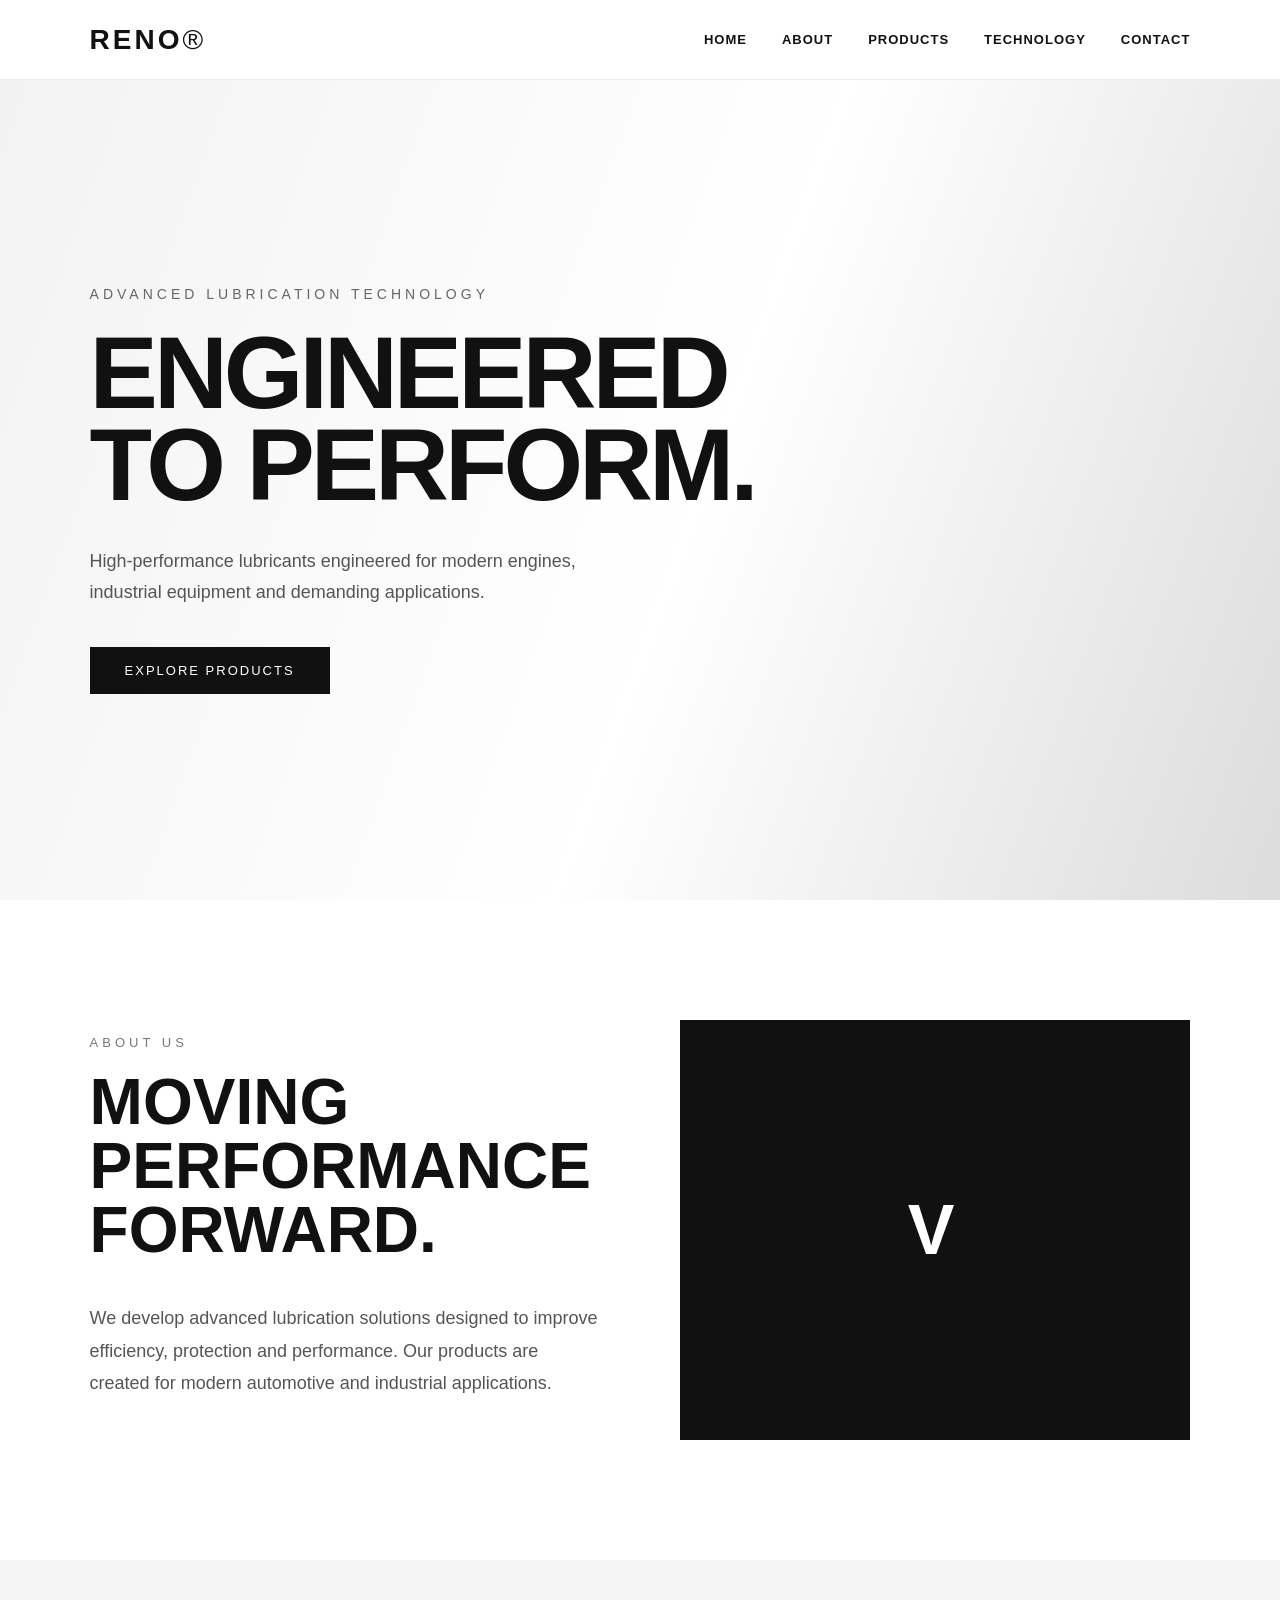
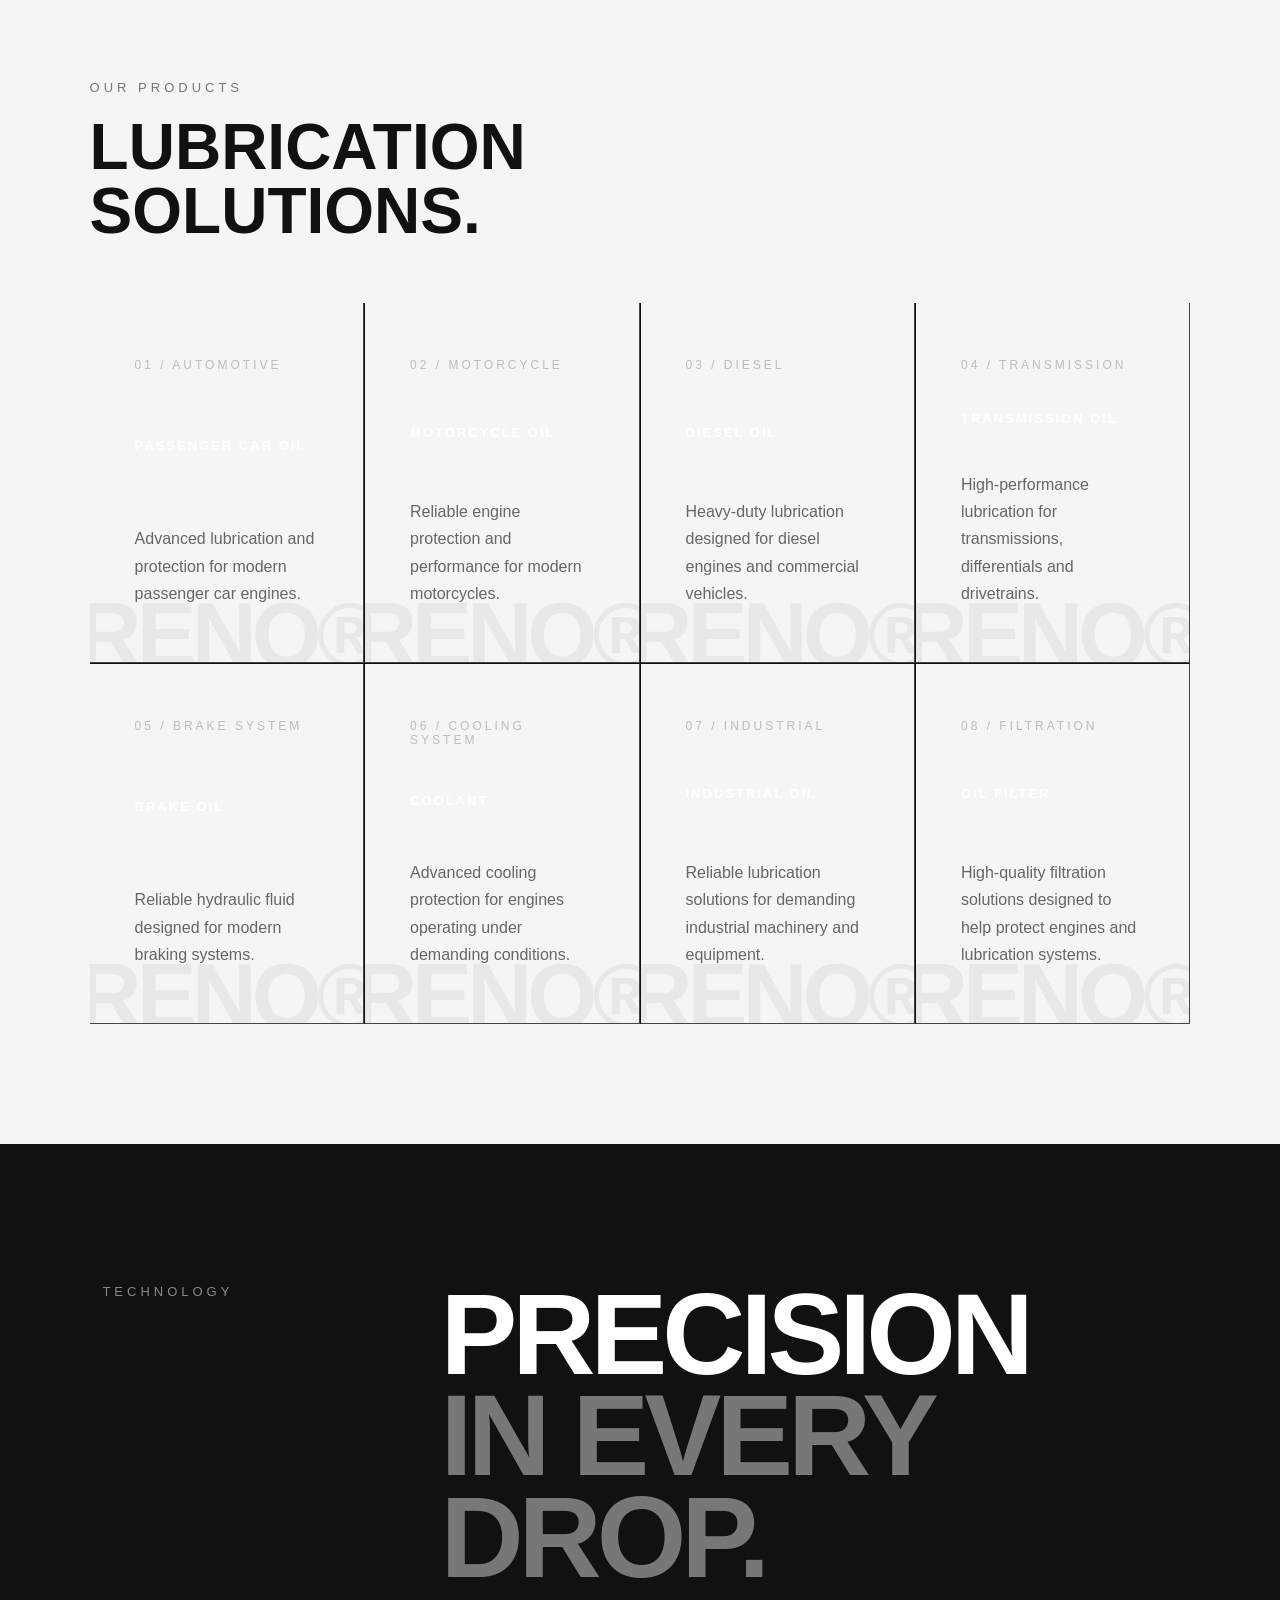
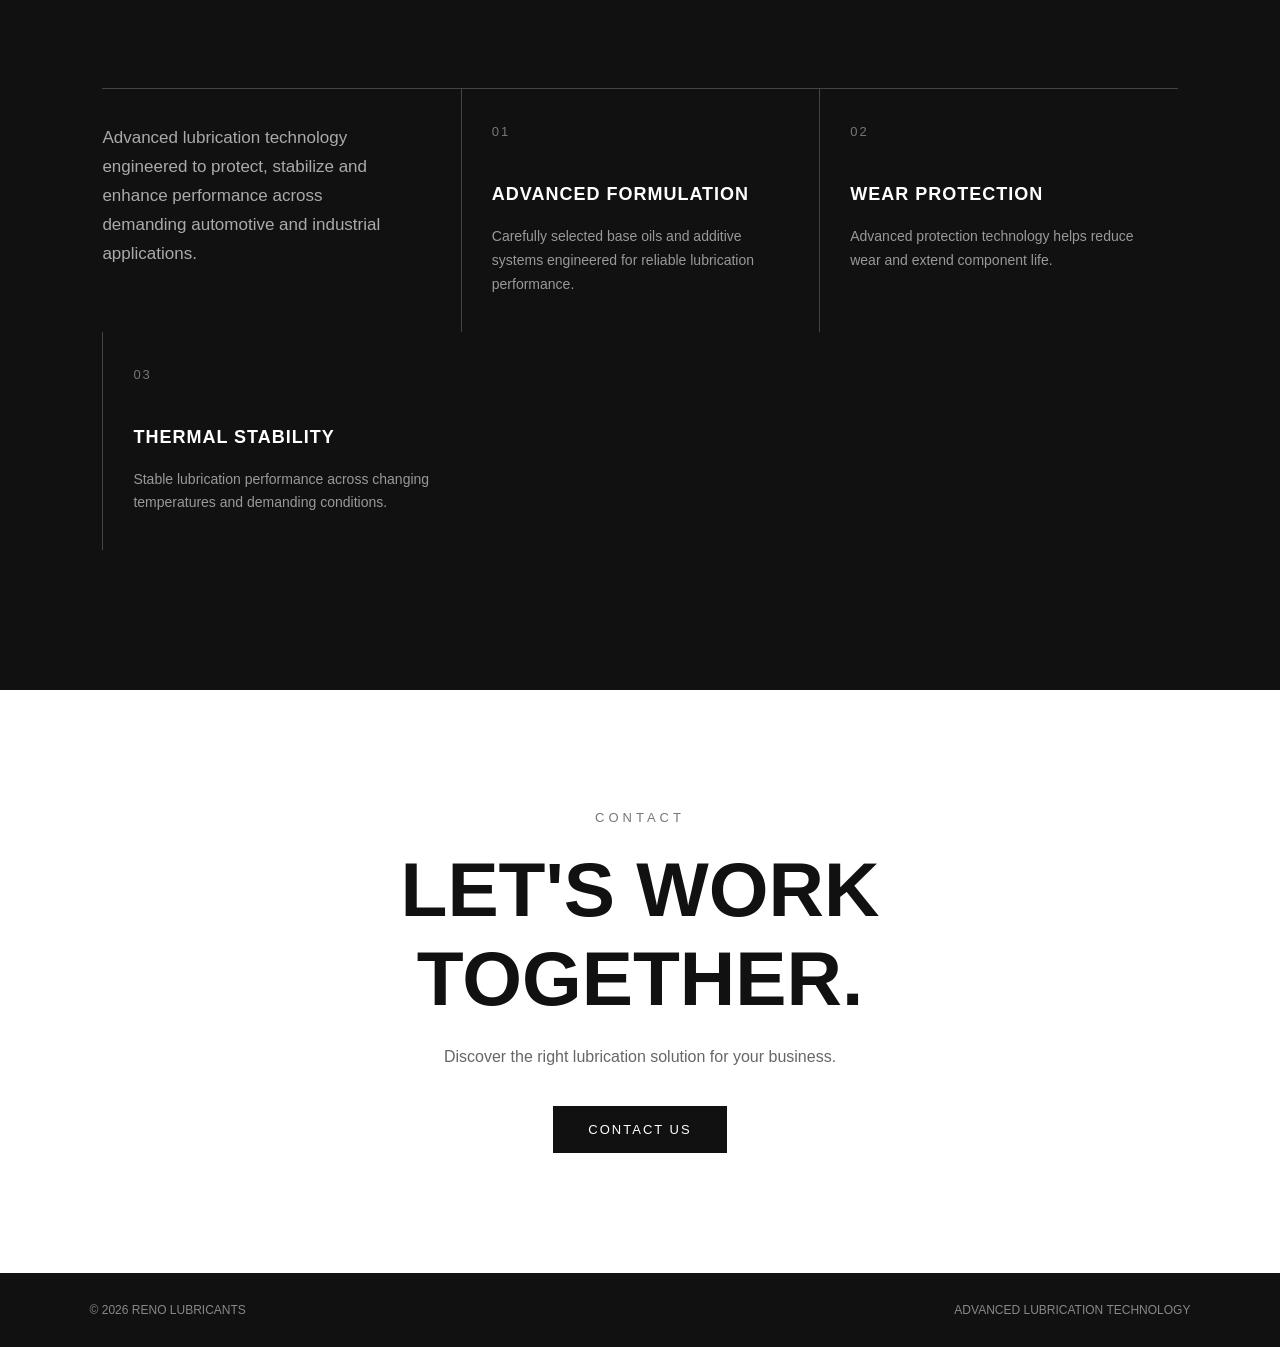
==== commit 6cd1f717: "Update RENO website" ====
--- a/index.html
+++ b/index.html
@@ -21,7 +21,20 @@
         <nav>
             <a href="#home">HOME</a>
             <a href="about.html">ABOUT</a>
-            <a href="products.html">PRODUCTS</a>
+            <div class="nav-dropdown">
+    <a href="products.html">PRODUCTS</a>
+
+    <div class="dropdown-menu">
+        <a href="passenger-car-oil.html">PASSENGER CAR OIL</a>
+        <a href="motorcycle-oil.html">MOTORCYCLE OIL</a>
+        <a href="diesel-oil.html">DIESEL OIL</a>
+        <a href="transmission-oil.html">TRANSMISSION OIL</a>
+        <a href="brake-oil.html">BRAKE OIL</a>
+        <a href="coolant.html">COOLANT</a>
+        <a href="industrial-oil-new.html">INDUSTRIAL OIL</a>
+        <a href="oil-filter.html">OIL FILTER</a>
+    </div>
+</div>
             <a href="#technology">TECHNOLOGY</a>
             <a href="#contact">CONTACT</a>
         </nav>
@@ -98,97 +111,249 @@
 
     <section class="products-section" id="products">
 
-        <div class="section-title">
-            OUR PRODUCTS
-        </div>
-
-        <h2 class="section-heading">
-            LUBRICATION<br>
-            SOLUTIONS.
-        </h2>
-
-
-        <div class="products">
-
-            <div class="product-card">
-
-                <div class="product-number">
-                    01 / AUTOMOTIVE
-                </div>
-
-                <h3>
-                    <a href="engine-oil.html">ENGINE OIL</a>
-                </h3>
-
-                <p>
-                    Advanced engine protection for passenger cars,
-                    commercial vehicles and high-performance engines.
-                </p>
-
-            </div>
-
-
-            <div class="product-card">
-
-                <div class="product-number">
-                    02 / TRANSMISSION
-                </div>
-
-                <h3>
-                    GEAR OIL
-                </h3>
-
-                <p>
-                    High-performance lubrication designed for
-                    transmissions, differentials and drivetrains.
-                </p>
-
-            </div>
-
-
-            <div class="product-card">
-
-                <div class="product-number">
-                    03 / INDUSTRIAL
-                </div>
-
-                <h3>
-                    INDUSTRIAL OIL
-                </h3>
-
-                <p>
-                    Reliable lubrication solutions for demanding
-                    industrial machinery and equipment.
-                </p>
-
-            </div>
-
-        </div>
-
-    </section>
-
-
-    <!-- Technology -->
-
-    <section class="technology" id="technology">
+    <div class="section-title">
+        OUR PRODUCTS
+    </div>
+
+    <h2 class="section-heading">
+        LUBRICATION<br>
+        SOLUTIONS.
+    </h2>
+
+    <div class="products">
+
+        <!-- 01 Passenger Car Oil -->
+        <div class="product-card">
+
+            <div class="product-number">
+                01 / AUTOMOTIVE
+            </div>
+
+            <h3>
+                <a href="passenger-car-oil.html">PASSENGER CAR OIL</a>
+            </h3>
+
+            <p>
+                Advanced lubrication and protection for
+                modern passenger car engines.
+            </p>
+
+        </div>
+
+
+        <!-- 02 Motorcycle Oil -->
+        <div class="product-card">
+
+            <div class="product-number">
+                02 / MOTORCYCLE
+            </div>
+
+            <h3>
+                <a href="motorcycle-oil.html">MOTORCYCLE OIL</a>
+            </h3>
+
+            <p>
+                Reliable engine protection and performance
+                for modern motorcycles.
+            </p>
+
+        </div>
+
+
+        <!-- 03 Diesel Oil -->
+        <div class="product-card">
+
+            <div class="product-number">
+                03 / DIESEL
+            </div>
+
+            <h3>
+                <a href="diesel-oil.html">DIESEL OIL</a>
+            </h3>
+
+            <p>
+                Heavy-duty lubrication designed for
+                diesel engines and commercial vehicles.
+            </p>
+
+        </div>
+
+
+        <!-- 04 Transmission Oil -->
+        <div class="product-card">
+
+            <div class="product-number">
+                04 / TRANSMISSION
+            </div>
+
+            <h3>
+                <a href="transmission-oil.html">TRANSMISSION OIL</a>
+            </h3>
+
+            <p>
+                High-performance lubrication for
+                transmissions, differentials and drivetrains.
+            </p>
+
+        </div>
+
+
+        <!-- 05 Brake Oil -->
+        <div class="product-card">
+
+            <div class="product-number">
+                05 / BRAKE SYSTEM
+            </div>
+
+            <h3>
+                <a href="brake-oil.html">BRAKE OIL</a>
+            </h3>
+
+            <p>
+                Reliable hydraulic fluid designed for
+                modern braking systems.
+            </p>
+
+        </div>
+
+
+        <!-- 06 Coolant -->
+        <div class="product-card">
+
+            <div class="product-number">
+                06 / COOLING SYSTEM
+            </div>
+
+            <h3>
+                <a href="coolant.html">COOLANT</a>
+            </h3>
+
+            <p>
+                Advanced cooling protection for engines
+                operating under demanding conditions.
+            </p>
+
+        </div>
+
+
+        <!-- 07 Industrial Oil -->
+        <div class="product-card">
+
+            <div class="product-number">
+                07 / INDUSTRIAL
+            </div>
+
+            <h3>
+                <a href="industrial-oil-new.html">INDUSTRIAL OIL</a>
+            </h3>
+
+            <p>
+                Reliable lubrication solutions for demanding
+                industrial machinery and equipment.
+            </p>
+
+        </div>
+
+
+        <!-- 08 Oil Filter -->
+        <div class="product-card">
+
+            <div class="product-number">
+                08 / FILTRATION
+            </div>
+
+            <h3>
+                <a href="oil-filter.html">OIL FILTER</a>
+            </h3>
+
+            <p>
+                High-quality filtration solutions designed
+                to help protect engines and lubrication systems.
+            </p>
+
+        </div>
+
+    </div>
+
+</section>
+
+
+<!-- Technology -->
+
+<section class="technology" id="technology">
+
+    <div class="technology-header">
 
         <div class="section-title">
             TECHNOLOGY
         </div>
 
-        <h2 class="section-heading">
+        <div class="technology-main-title">
             PRECISION<br>
-            IN EVERY DROP.
-        </h2>
-
-        <p>
-            Our lubrication technology combines carefully selected
-            base oils with advanced additive systems to deliver
-            outstanding protection, stability and performance under
-            demanding operating conditions.
-        </p>
-
-    </section>
+            <span>IN EVERY DROP.</span>
+        </div>
+
+    </div>
+
+
+    <div class="technology-grid">
+
+        <div class="technology-intro">
+            <p>
+                Advanced lubrication technology engineered to protect,
+                stabilize and enhance performance across demanding
+                automotive and industrial applications.
+            </p>
+        </div>
+
+
+        <div class="technology-item">
+
+            <span class="technology-number">01</span>
+
+            <div>
+                <h3>ADVANCED FORMULATION</h3>
+                <p>
+                    Carefully selected base oils and additive systems
+                    engineered for reliable lubrication performance.
+                </p>
+            </div>
+
+        </div>
+
+
+        <div class="technology-item">
+
+            <span class="technology-number">02</span>
+
+            <div>
+                <h3>WEAR PROTECTION</h3>
+                <p>
+                    Advanced protection technology helps reduce wear
+                    and extend component life.
+                </p>
+            </div>
+
+        </div>
+
+
+        <div class="technology-item">
+
+            <span class="technology-number">03</span>
+
+            <div>
+                <h3>THERMAL STABILITY</h3>
+                <p>
+                    Stable lubrication performance across changing
+                    temperatures and demanding conditions.
+                </p>
+            </div>
+
+        </div>
+
+    </div>
+
+</section>
 
 
     <!-- Contact -->
--- a/css/style.css
+++ b/css/style.css
@@ -54,7 +54,51 @@
             letter-spacing: 1px;
             transition: 0.3s;
         }
-
+/* =========================
+   PRODUCTS DROPDOWN
+   ========================= */
+
+.nav-dropdown {
+    position: relative;
+}
+
+.nav-dropdown > a {
+    display: block;
+}
+
+.dropdown-menu {
+    position: absolute;
+    top: 100%;
+    left: 50%;
+    transform: translateX(-50%);
+    width: 230px;
+    padding: 12px 0;
+    background: #111;
+    opacity: 0;
+    visibility: hidden;
+    pointer-events: none;
+    transition: 0.25s ease;
+}
+
+.dropdown-menu a {
+    display: block;
+    padding: 12px 22px;
+    color: #fff;
+    font-size: 11px;
+    letter-spacing: 1.5px;
+    white-space: nowrap;
+}
+
+.dropdown-menu a:hover {
+    background: #222;
+    color: #fff;
+}
+
+.nav-dropdown:hover .dropdown-menu {
+    opacity: 1;
+    visibility: visible;
+    pointer-events: auto;
+}
         nav a:hover {
             color: #777;
         }
@@ -168,12 +212,82 @@
             background: #f5f5f5;
         }
 
-        .products {
-            display: grid;
-            grid-template-columns: repeat(3, 1fr);
-            gap: 25px;
-            margin-top: 60px;
-        }
+       .products {
+    display: grid;
+    grid-template-columns: repeat(4, 1fr);
+    gap: 1px;
+    margin-top: 60px;
+    background: #111;
+}
+
+.products .product-card {
+    position: relative;
+    background: #f5f5f5;
+    padding: 55px 45px;
+    min-height: 360px;
+    display: flex;
+    flex-direction: column;
+    justify-content: space-between;
+    overflow: hidden;
+    transition: 0.4s ease;
+}
+
+.products .product-card::after {
+    content: "RENO®";
+    position: absolute;
+    right: -15px;
+    bottom: -25px;
+    font-size: 90px;
+    font-weight: 800;
+    letter-spacing: -5px;
+    color: #e8e8e8;
+    pointer-events: none;
+    transition: 0.4s ease;
+}
+
+.products .product-card:hover {
+    background: #111;
+    color: #fff;
+}
+
+.products .product-card:hover::after {
+    color: #222;
+}
+
+.products .product-number {
+    margin-bottom: 0;
+    color: #888;
+    font-size: 12px;
+    letter-spacing: 3px;
+}
+
+.products .product-card h3 {
+    position: relative;
+    z-index: 2;
+    font-size: 32px;
+    letter-spacing: -1px;
+}
+
+.products .product-card h3 a {
+    color: inherit;
+    text-decoration: none;
+}
+
+.products .product-card p {
+    position: relative;
+    z-index: 2;
+    max-width: 430px;
+    color: #666;
+    line-height: 1.7;
+}
+
+.products .product-card:hover p {
+    color: #aaa;
+}
+
+.products .product-card:hover .product-number {
+    color: #777;
+}
 
         .product-card {
             background: white;
@@ -674,47 +788,221 @@
 
 .spec-row strong {
     text-align: right;
-    font-weight: 500;
-}
-
-
-/* Mobile */
+}
+
+/* =========================
+   TECHNOLOGY - NEW DESIGN
+   ========================= */
+
+.technology {
+    padding: 140px 8%;
+    background: #111;
+    color: #fff;
+}
+
+.technology-header {
+    display: grid;
+    grid-template-columns: 0.35fr 1fr;
+    gap: 80px;
+    align-items: start;
+    padding-bottom: 100px;
+}
+
+.technology .section-title {
+    color: #888;
+}
+
+.technology-main-title {
+    font-size: clamp(55px, 9vw, 120px);
+    line-height: 0.88;
+    letter-spacing: -5px;
+    font-weight: 700;
+}
+
+.technology-main-title span {
+    color: #777;
+}
+
+.technology-grid {
+    display: grid;
+    grid-template-columns: 1fr 1fr 1fr;
+    border-top: 1px solid #444;
+}
+
+.technology-intro,
+.technology-item {
+    padding: 35px 30px 35px 0;
+}
+
+.technology-intro {
+    padding-right: 60px;
+}
+
+.technology-intro p {
+    color: #aaa;
+    font-size: 17px;
+    line-height: 1.7;
+}
+
+.technology-item {
+    border-left: 1px solid #444;
+    padding-left: 30px;
+}
+
+.technology-number {
+    display: block;
+    font-size: 13px;
+    color: #777;
+    letter-spacing: 2px;
+    margin-bottom: 45px;
+}
+
+.technology-item h3 {
+    font-size: 18px;
+    letter-spacing: 1px;
+    margin-bottom: 20px;
+}
+
+.technology-item p {
+    color: #999;
+    line-height: 1.7;
+    font-size: 14px;
+    max-width: 300px;
+}
+
+/* Technology Mobile */
 
 @media (max-width: 768px) {
 
-    .product-detail-intro,
-    .oil-series,
-    .product-specs {
+    .technology {
+        padding: 90px 6%;
+    }
+
+    .technology-header {
         grid-template-columns: 1fr;
-        gap: 60px;
-        padding: 80px 6%;
-    }
-
-    .product-detail-intro h2 {
-        font-size: 42px;
-    }
-
-    .oil-item {
-        grid-template-columns: 35px 1fr;
-        gap: 20px;
-    }
-
-    .oil-item > strong {
-        grid-column: 2;
-        text-align: left;
-    }
-
-    .product-specs h2 {
-        font-size: 48px;
-    }
-
-    .spec-row {
-        flex-direction: column;
-        gap: 10px;
-    }
-
-    .spec-row strong {
-        text-align: left;
+        gap: 40px;
+        padding-bottom: 70px;
+    }
+
+    .technology-main-title {
+        font-size: 58px;
+        letter-spacing: -3px;
+    }
+
+    .technology-grid {
+        grid-template-columns: 1fr;
+    }
+
+    .technology-intro,
+    .technology-item {
+        padding: 30px 0;
+        border-left: none;
+    }
+
+    .technology-item {
+        border-top: 1px solid #444;
+    }
+
+    .technology-number {
+        margin-bottom: 25px;
+    }
+}
+/* =========================
+   PRODUCT MODEL PAGE
+   ========================= */
+
+.product-models {
+    padding: 80px 8% 120px;
+    background: #f5f5f5;
+}
+
+.model-card {
+    display: grid;
+    grid-template-columns: 80px 1fr;
+    gap: 50px;
+    padding: 70px 0;
+    border-top: 1px solid #ccc;
+}
+
+.model-card:last-child {
+    border-bottom: 1px solid #ccc;
+}
+
+.model-number {
+    font-size: 14px;
+    letter-spacing: 2px;
+    color: #888;
+}
+
+.model-type {
+    font-size: 12px;
+    letter-spacing: 3px;
+    color: #888;
+    margin-bottom: 20px;
+}
+
+.model-content h2 {
+    font-size: clamp(55px, 8vw, 100px);
+    line-height: 0.9;
+    letter-spacing: -4px;
+    margin-bottom: 30px;
+}
+
+.model-description {
+    max-width: 700px;
+    font-size: 16px;
+    line-height: 1.7;
+    color: #555;
+    margin-bottom: 60px;
+}
+
+.model-info {
+    display: grid;
+    grid-template-columns: repeat(3, 1fr);
+    gap: 50px;
+    border-top: 1px solid #ccc;
+    padding-top: 30px;
+}
+
+.model-info h3 {
+    font-size: 12px;
+    letter-spacing: 2px;
+    margin-bottom: 18px;
+}
+
+.model-info p {
+    font-size: 14px;
+    line-height: 1.7;
+    color: #666;
+    max-width: 280px;
+}
+
+
+/* MOBILE */
+
+@media (max-width: 768px) {
+
+    .product-models {
+        padding: 60px 6% 80px;
+    }
+
+    .model-card {
+        grid-template-columns: 1fr;
+        gap: 25px;
+        padding: 50px 0;
+    }
+
+    .model-content h2 {
+        font-size: 65px;
+    }
+
+    .model-description {
+        margin-bottom: 40px;
+    }
+
+    .model-info {
+        grid-template-columns: 1fr;
+        gap: 30px;
     }
 
 }
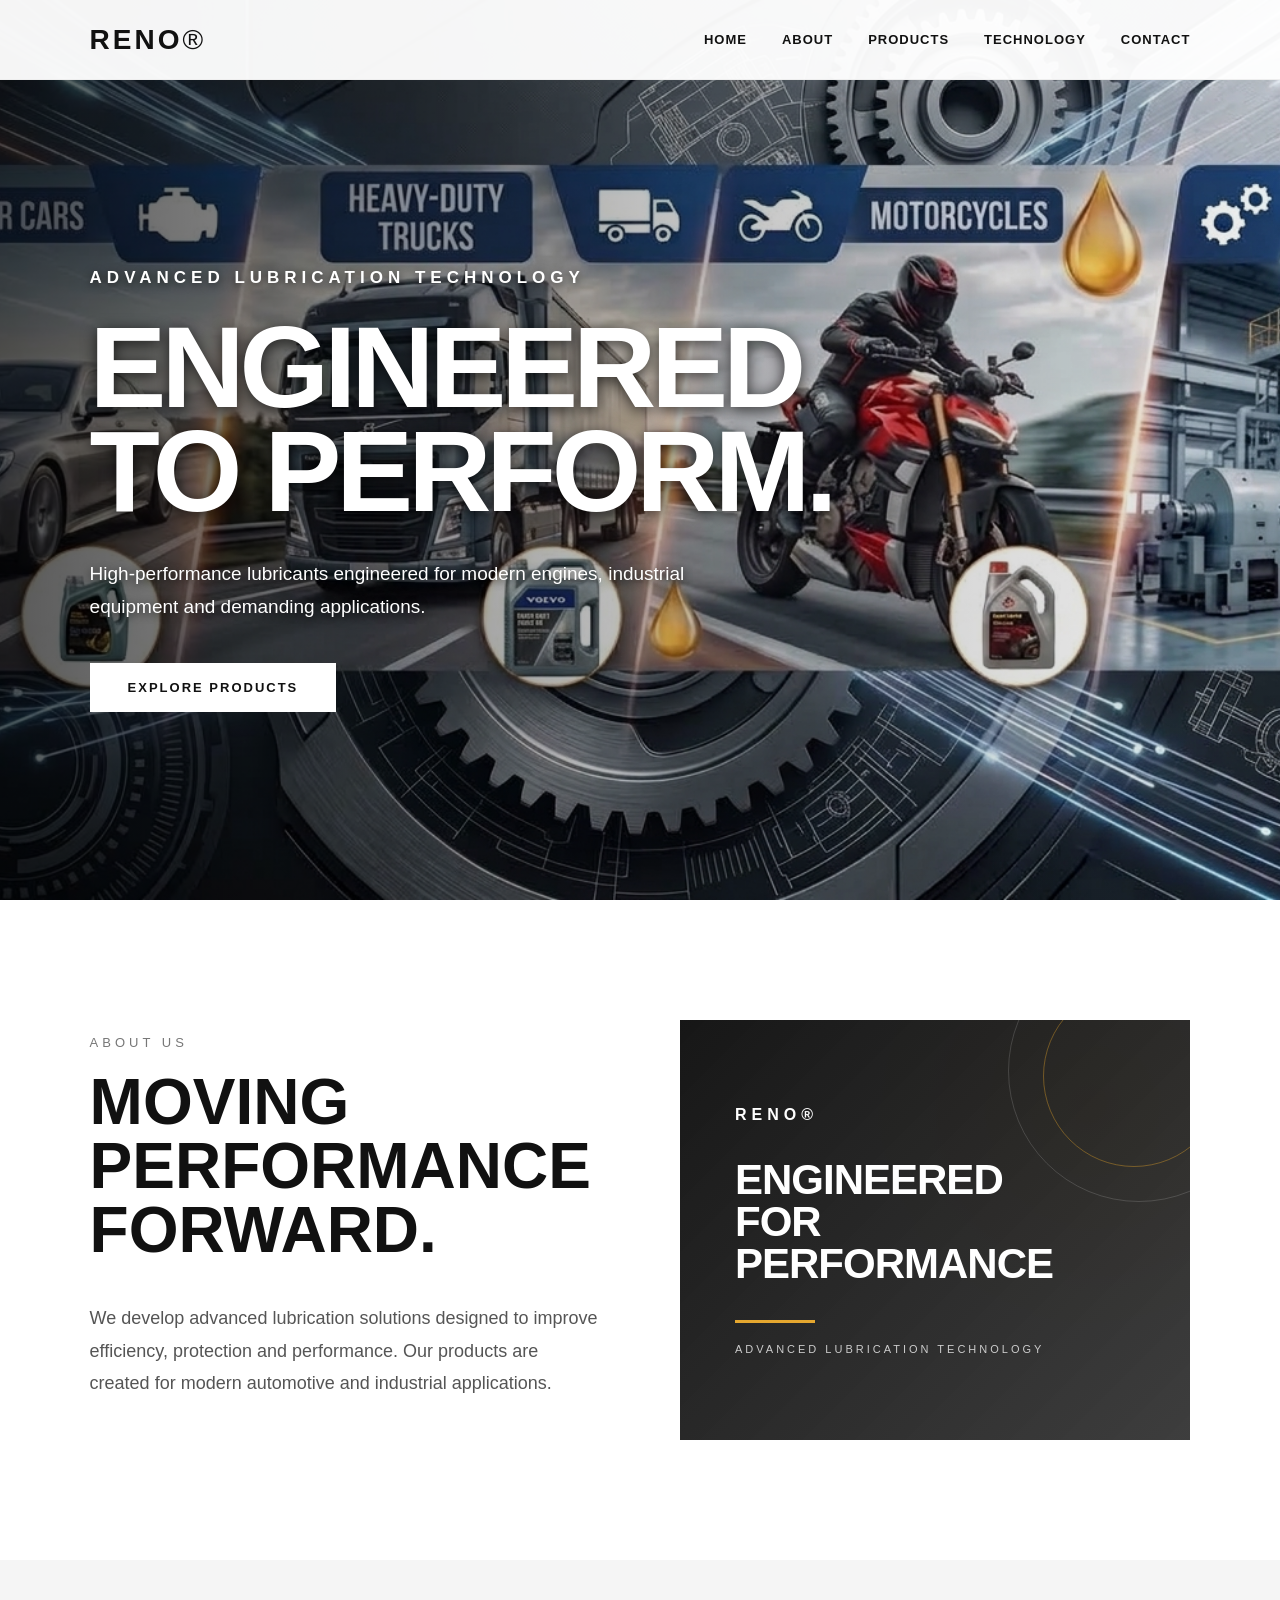
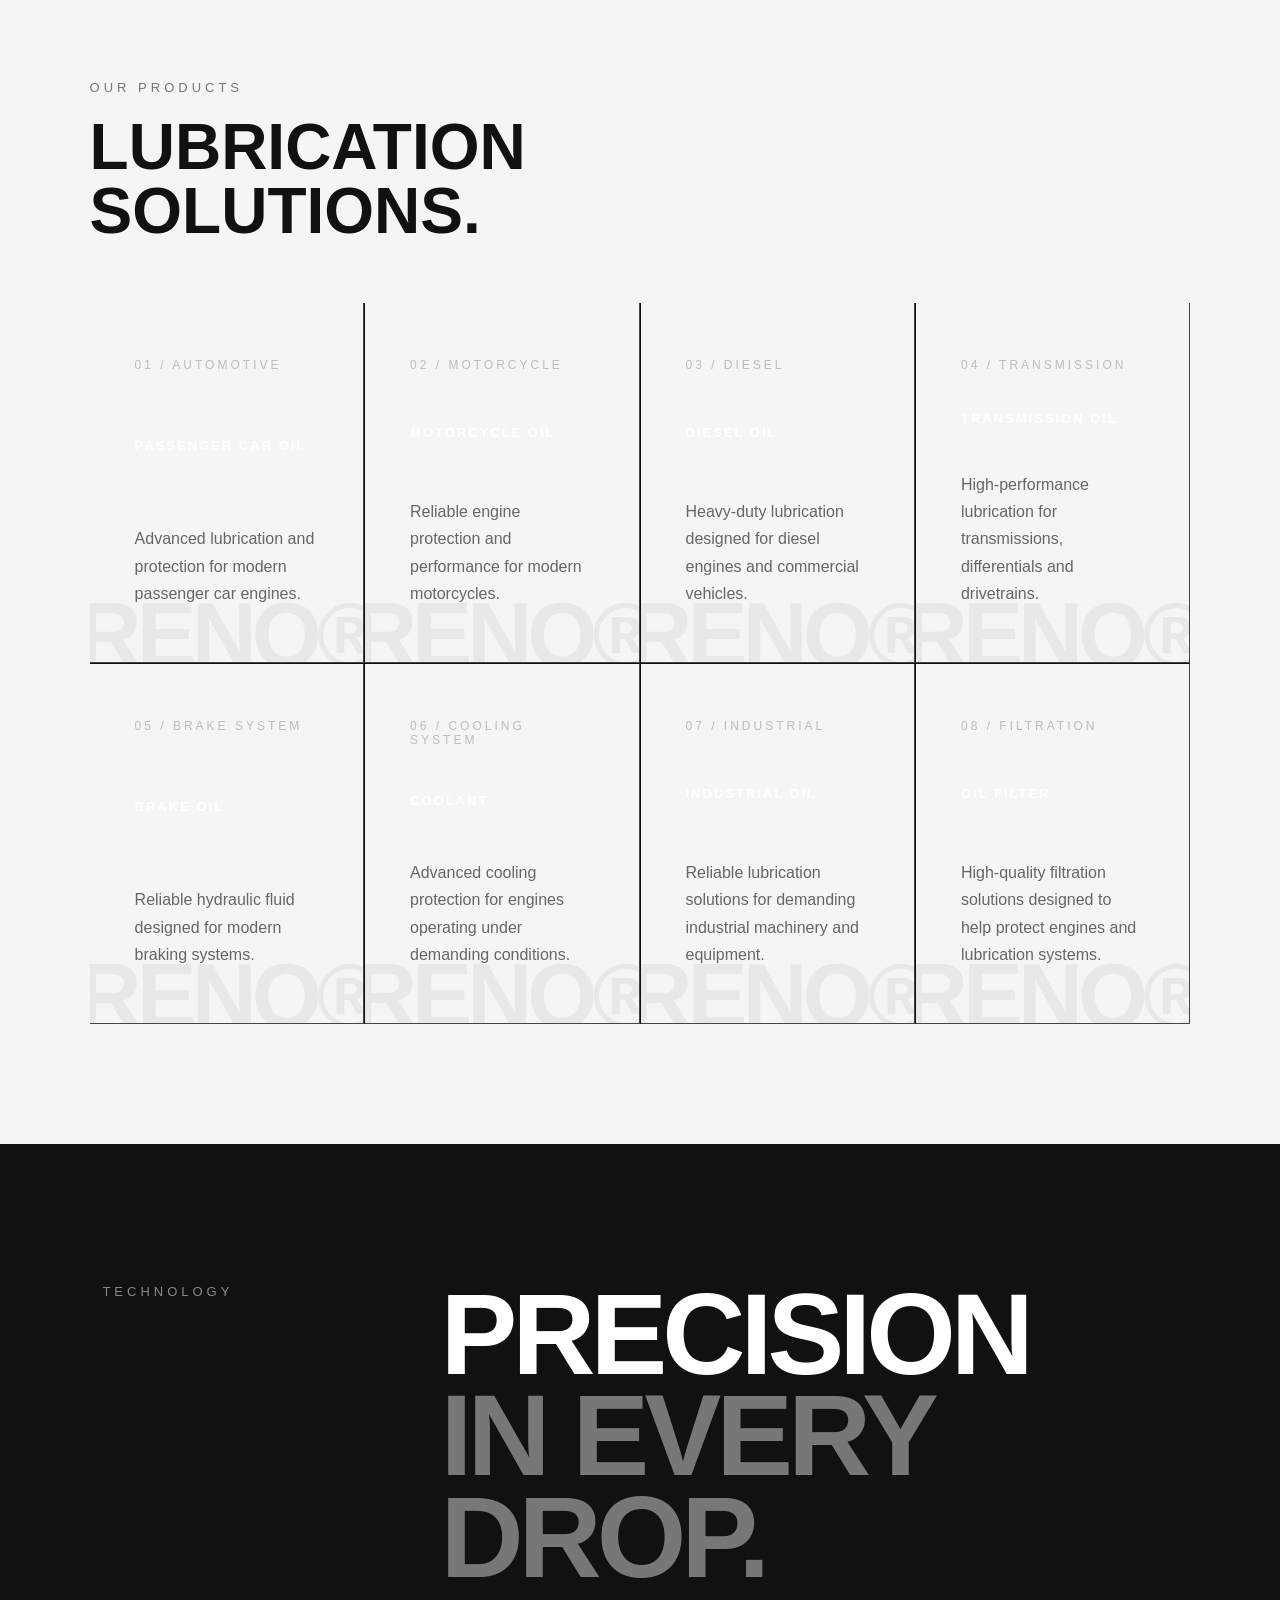
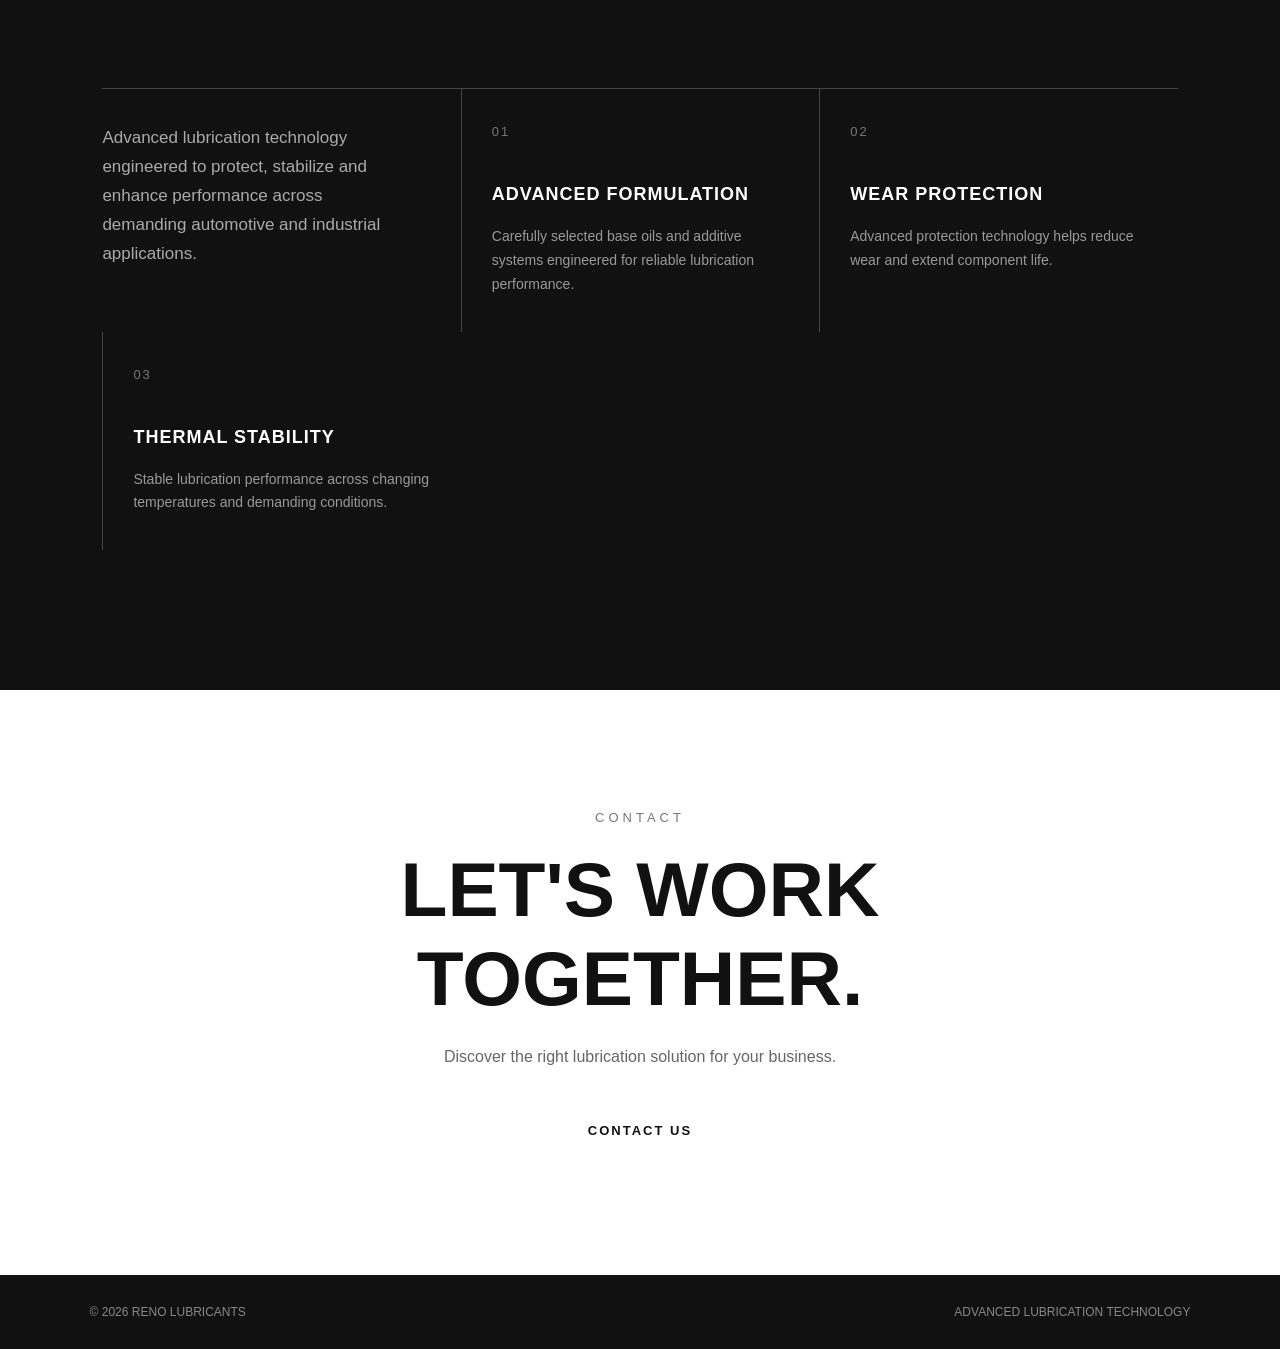
==== commit 57b19217: "created a picture" ====
--- a/index.html
+++ b/index.html
@@ -98,9 +98,17 @@
 
             </div>
 
-            <div class="about-box">
-                V
-            </div>
+<div class="about-box">
+    <div class="about-box-number">RENO®</div>
+    <div class="about-box-text">
+        ENGINEERED<br>
+        FOR PERFORMANCE
+    </div>
+    <div class="about-box-line"></div>
+    <div class="about-box-small">
+        ADVANCED LUBRICATION TECHNOLOGY
+    </div>
+</div>
 
         </div>
 
--- a/css/style.css
+++ b/css/style.css
@@ -110,51 +110,63 @@
             padding: 160px 7% 80px;
             display: flex;
             align-items: center;
-            background:
-                linear-gradient(
-                    110deg,
-                    #f2f2f2 0%,
-                    #ffffff 55%,
-                    #dcdcdc 100%
-                );
-        }
-
-        .hero-content {
-            max-width: 700px;
-        }
-
-        .hero-small {
-            font-size: 14px;
-            letter-spacing: 4px;
-            margin-bottom: 25px;
-            color: #666;
-        }
-
-        .hero h1 {
-            font-size: clamp(55px, 8vw, 110px);
-            line-height: 0.9;
-            letter-spacing: -4px;
-            margin-bottom: 35px;
-        }
-
-        .hero p {
-            max-width: 550px;
-            color: #555;
-            font-size: 18px;
-            line-height: 1.7;
-            margin-bottom: 40px;
-        }
-
-        .button {
-            display: inline-block;
-            padding: 16px 35px;
-            background: #111;
-            color: white;
-            text-decoration: none;
-            font-size: 13px;
-            letter-spacing: 2px;
-            transition: 0.3s;
-        }
+background:
+    linear-gradient(
+        90deg,
+        rgba(0, 0, 0, 0.65) 0%,
+        rgba(0, 0, 0, 0.25) 50%,
+        rgba(0, 0, 0, 0.05) 100%
+    ),
+    url("../images/hero.jpg");
+    
+background-size: cover;
+background-position: center center;
+background-repeat: no-repeat;
+        }
+
+.hero-content {
+    max-width: 750px;
+}
+
+.hero-small {
+    font-size: 17px;
+    font-weight: 600;
+    letter-spacing: 5px;
+    margin-bottom: 28px;
+    color: #ffffff;
+    text-shadow: 0 2px 8px rgba(0, 0, 0, 0.7);
+}
+
+.hero h1 {
+    font-size: clamp(65px, 9vw, 125px);
+    font-weight: 800;
+    line-height: 0.9;
+    letter-spacing: -5px;
+    margin-bottom: 35px;
+    color: #ffffff;
+    text-shadow: 0 3px 15px rgba(0, 0, 0, 0.75);
+}
+
+.hero p {
+    max-width: 600px;
+    color: #ffffff;
+    font-size: 19px;
+    line-height: 1.7;
+    margin-bottom: 40px;
+    text-shadow: 0 2px 8px rgba(0, 0, 0, 0.7);
+}
+
+.button {
+    display: inline-block;
+    padding: 17px 38px;
+    background: #ffffff;
+    color: #111111;
+    text-decoration: none;
+    font-size: 13px;
+    font-weight: 600;
+    letter-spacing: 2px;
+    transition: 0.3s;
+}
 
         .button:hover {
             background: #444;
@@ -194,17 +206,78 @@
             font-size: 17px;
         }
 
-        .about-box {
-            height: 420px;
-            background: #111;
-            color: white;
-            display: flex;
-            align-items: center;
-            justify-content: center;
-            font-size: 70px;
-            font-weight: 800;
-            letter-spacing: 8px;
-        }
+.about-box {
+    height: 420px;
+    background:
+        linear-gradient(135deg, rgba(10, 10, 10, 0.95), rgba(35, 35, 35, 0.88)),
+        radial-gradient(circle at 80% 20%, rgba(255, 180, 40, 0.25), transparent 45%);
+    color: white;
+    position: relative;
+    overflow: hidden;
+    display: flex;
+    flex-direction: column;
+    justify-content: center;
+    padding: 55px;
+    box-sizing: border-box;
+}
+
+.about-box::before {
+    content: "";
+    position: absolute;
+    width: 260px;
+    height: 260px;
+    border: 1px solid rgba(255, 255, 255, 0.15);
+    border-radius: 50%;
+    right: -80px;
+    top: -80px;
+}
+
+.about-box::after {
+    content: "";
+    position: absolute;
+    width: 180px;
+    height: 180px;
+    border: 1px solid rgba(255, 180, 40, 0.35);
+    border-radius: 50%;
+    right: -35px;
+    top: -35px;
+}
+
+.about-box-number {
+    font-size: 16px;
+    font-weight: 700;
+    letter-spacing: 5px;
+    margin-bottom: 35px;
+    color: #ffffff;
+    position: relative;
+    z-index: 2;
+}
+
+.about-box-text {
+    font-size: 42px;
+    font-weight: 800;
+    line-height: 1;
+    letter-spacing: -1px;
+    position: relative;
+    z-index: 2;
+}
+
+.about-box-line {
+    width: 80px;
+    height: 3px;
+    background: #e5a72f;
+    margin: 35px 0 20px;
+    position: relative;
+    z-index: 2;
+}
+
+.about-box-small {
+    font-size: 11px;
+    letter-spacing: 3px;
+    color: #cccccc;
+    position: relative;
+    z-index: 2;
+}
 
         /* ===== Products ===== */
 
@@ -1005,4 +1078,7 @@
         gap: 30px;
     }
 
-}+}/* =========================
+   HERO BACKGROUND IMAGE
+   ========================= */
+
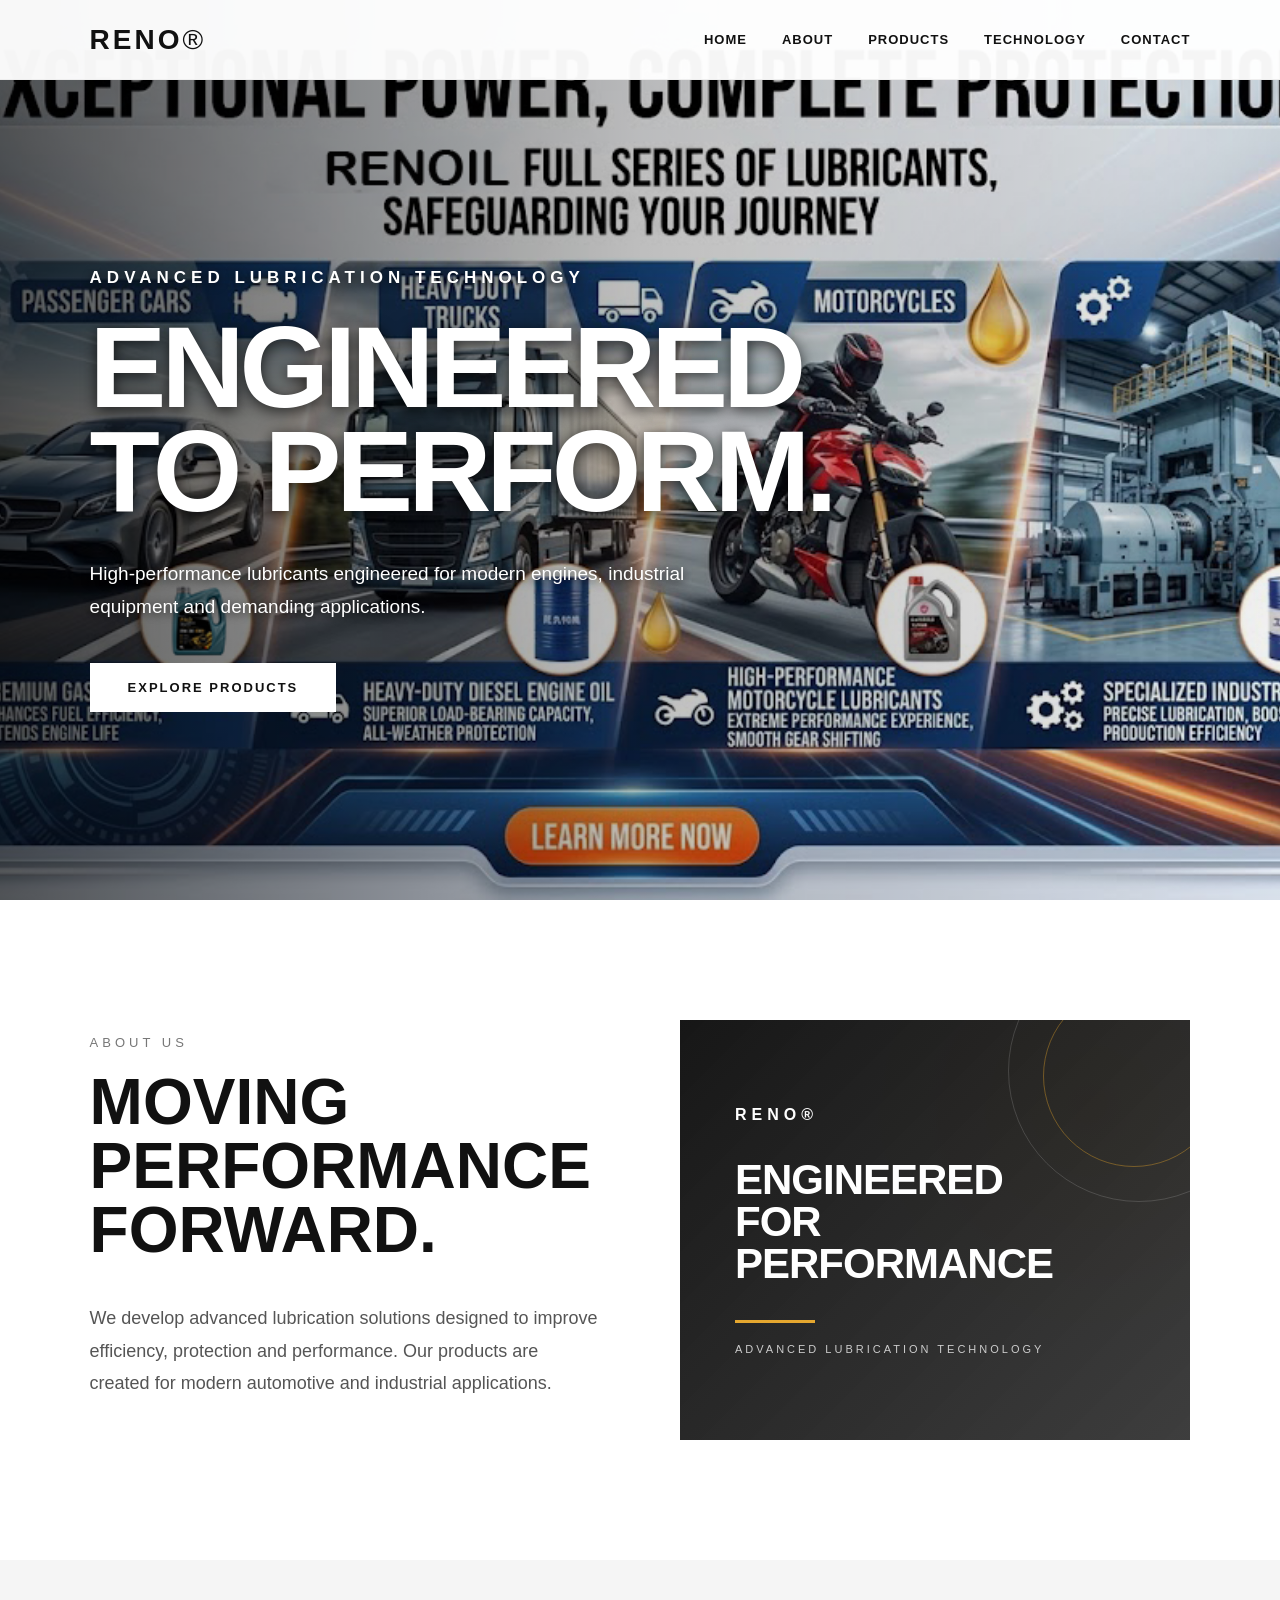
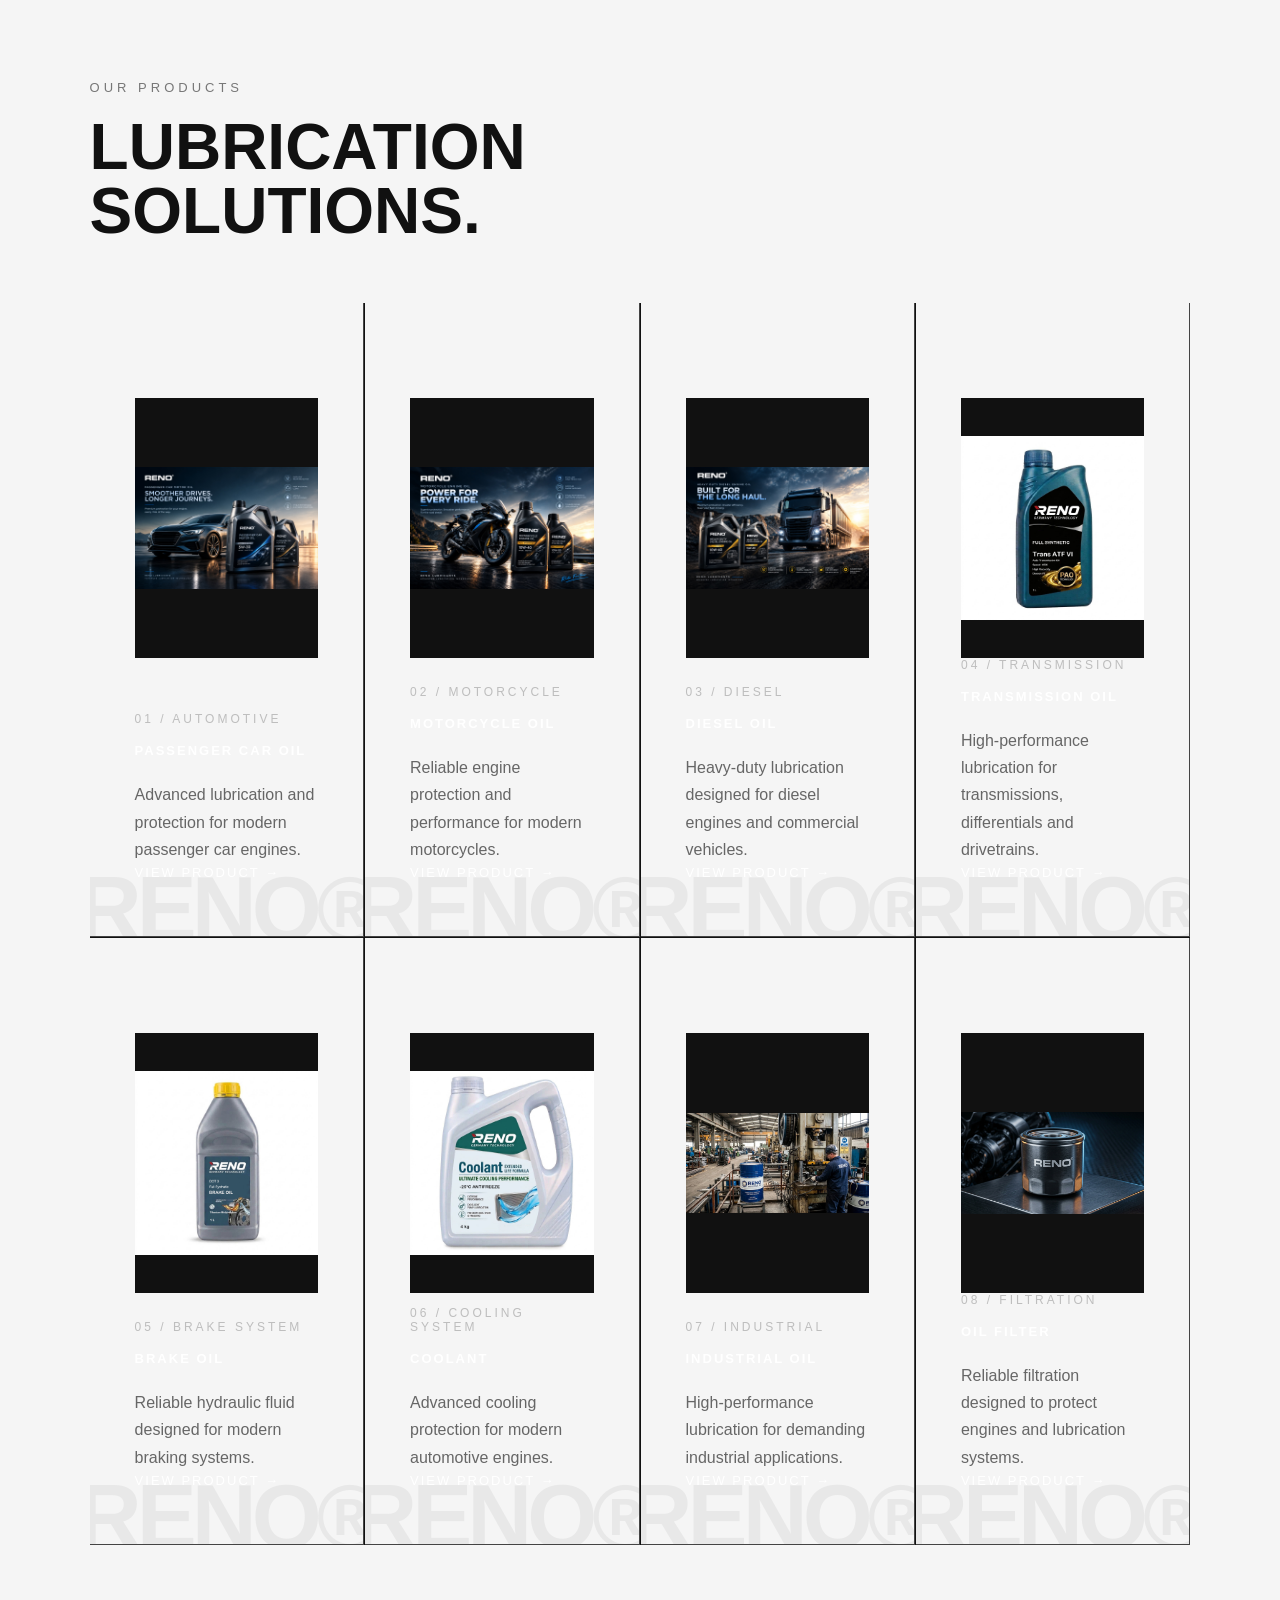
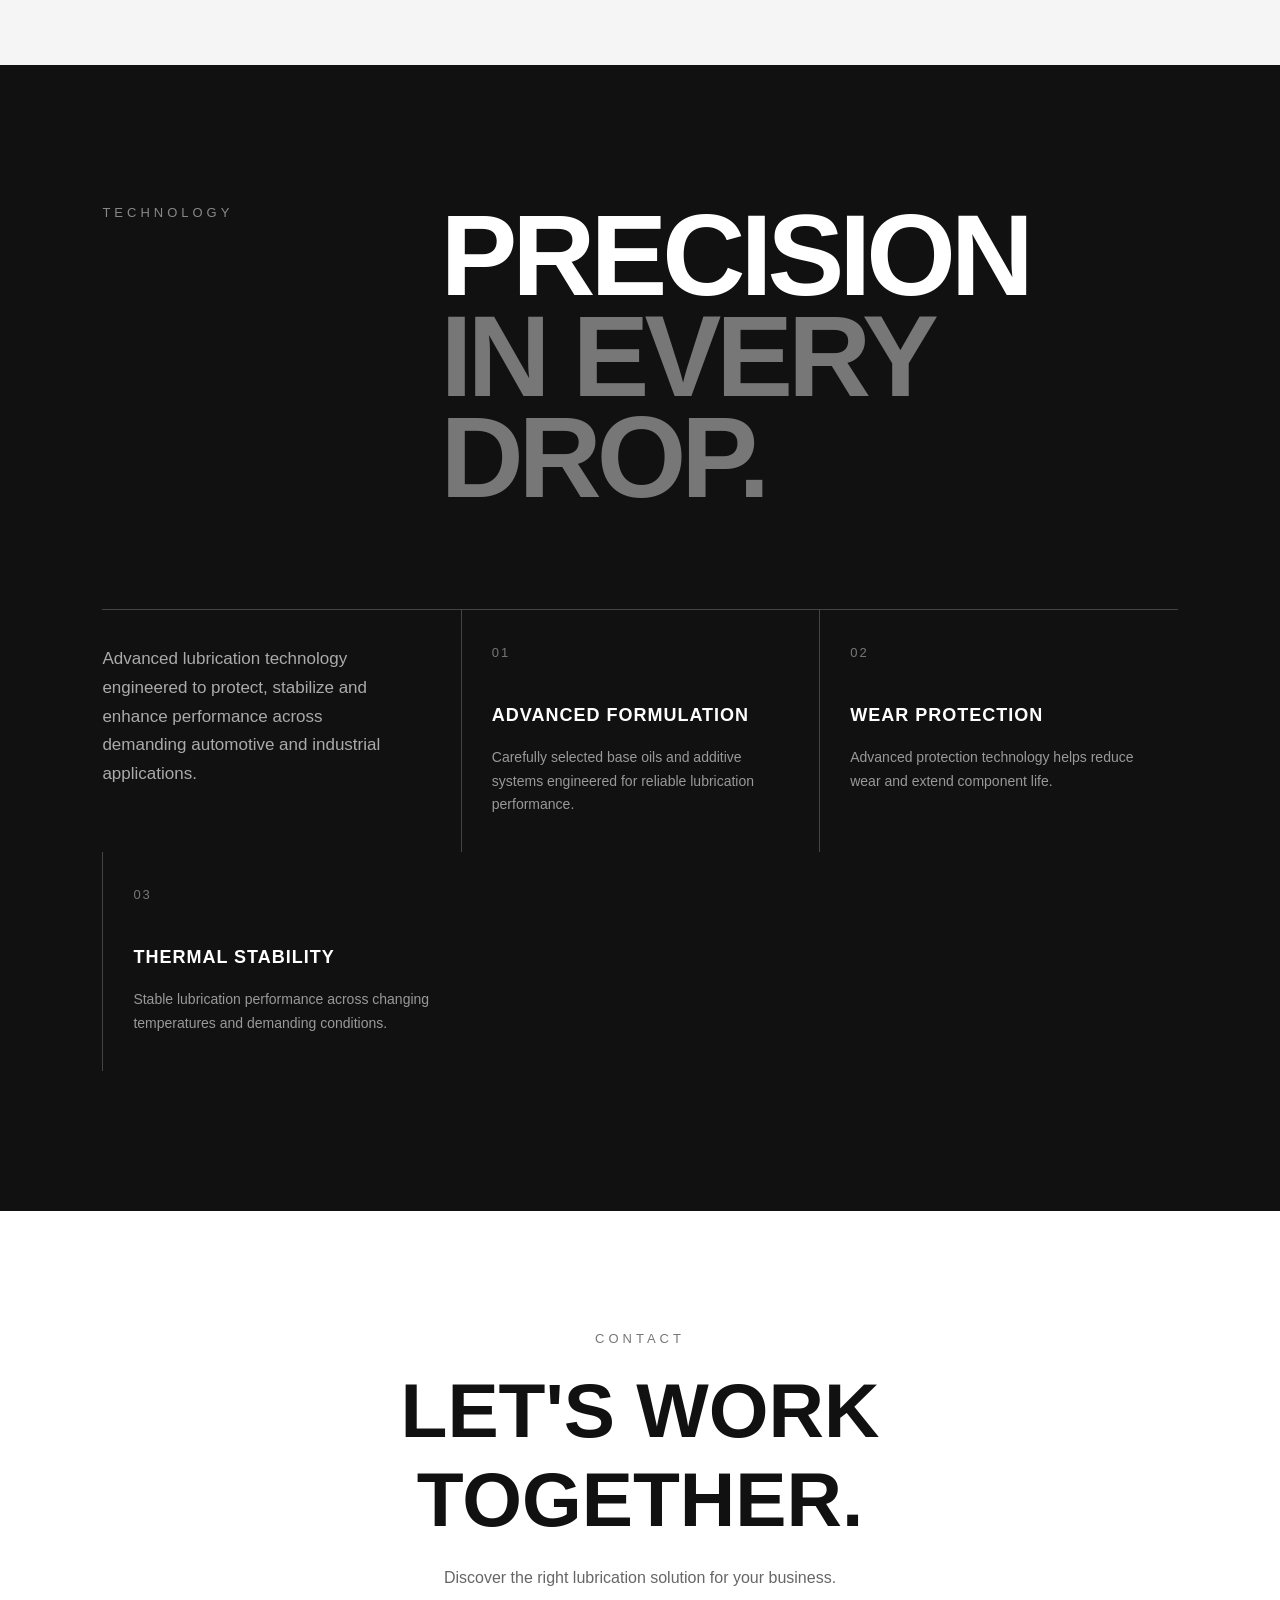
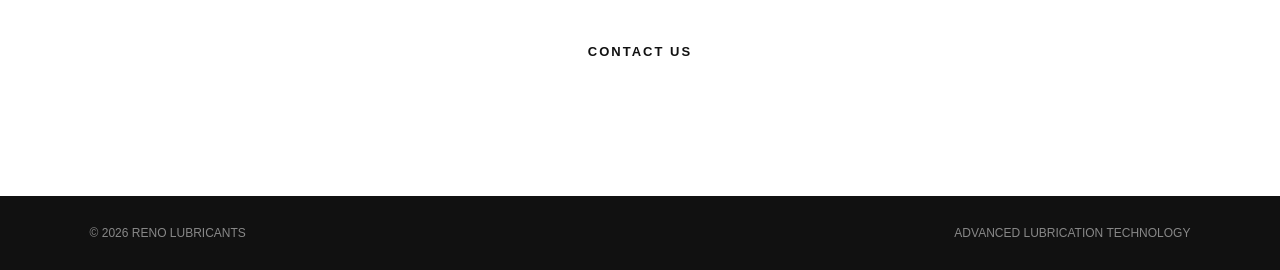
==== commit d1b79415: "update picture" ====
--- a/index.html
+++ b/index.html
@@ -130,158 +130,251 @@
 
     <div class="products">
 
-        <!-- 01 Passenger Car Oil -->
-        <div class="product-card">
-
-            <div class="product-number">
-                01 / AUTOMOTIVE
-            </div>
-
-            <h3>
-                <a href="passenger-car-oil.html">PASSENGER CAR OIL</a>
-            </h3>
-
-            <p>
-                Advanced lubrication and protection for
-                modern passenger car engines.
-            </p>
-
-        </div>
+<!-- 01 Passenger Car Oil -->
+<div class="product-card">
+
+    <a href="passenger-car-oil.html" class="product-image">
+        <img src="images/passenger-car.jpg" alt="Passenger Car Oil">
+    </a>
+
+    <div class="product-info">
+
+        <div class="product-number">
+            01 / AUTOMOTIVE
+        </div>
+
+        <h3>
+            <a href="passenger-car-oil.html">PASSENGER CAR OIL</a>
+        </h3>
+
+        <p>
+            Advanced lubrication and protection for
+            modern passenger car engines.
+        </p>
+
+        <a href="passenger-car-oil.html" class="product-link">
+            VIEW PRODUCT →
+        </a>
+
+    </div>
+
+</div>
 
 
         <!-- 02 Motorcycle Oil -->
         <div class="product-card">
 
-            <div class="product-number">
-                02 / MOTORCYCLE
-            </div>
-
-            <h3>
-                <a href="motorcycle-oil.html">MOTORCYCLE OIL</a>
-            </h3>
-
-            <p>
-                Reliable engine protection and performance
-                for modern motorcycles.
-            </p>
-
-        </div>
+    <a href="motorcycle-oil.html" class="product-image">
+        <img src="images/motorcycle.jpg" alt="Motorcycle Oil">
+    </a>
+
+    <div class="product-info">
+
+        <div class="product-number">
+            02 / MOTORCYCLE
+        </div>
+
+        <h3>
+            <a href="motorcycle-oil.html">MOTORCYCLE OIL</a>
+        </h3>
+
+        <p>
+            Reliable engine protection and performance
+            for modern motorcycles.
+        </p>
+
+        <a href="motorcycle-oil.html" class="product-link">
+            VIEW PRODUCT →
+        </a>
+
+    </div>
+
+</div>
 
 
         <!-- 03 Diesel Oil -->
         <div class="product-card">
 
-            <div class="product-number">
-                03 / DIESEL
-            </div>
-
-            <h3>
-                <a href="diesel-oil.html">DIESEL OIL</a>
-            </h3>
-
-            <p>
-                Heavy-duty lubrication designed for
-                diesel engines and commercial vehicles.
-            </p>
-
-        </div>
+    <a href="diesel-oil.html" class="product-image">
+        <img src="images/diesel.jpg" alt="Diesel Oil">
+    </a>
+
+    <div class="product-info">
+
+        <div class="product-number">
+            03 / DIESEL
+        </div>
+
+        <h3>
+            <a href="diesel-oil.html">DIESEL OIL</a>
+        </h3>
+
+        <p>
+            Heavy-duty lubrication designed for
+            diesel engines and commercial vehicles.
+        </p>
+
+        <a href="diesel-oil.html" class="product-link">
+            VIEW PRODUCT →
+        </a>
+
+    </div>
+
+</div>
 
 
         <!-- 04 Transmission Oil -->
-        <div class="product-card">
-
-            <div class="product-number">
-                04 / TRANSMISSION
-            </div>
-
-            <h3>
-                <a href="transmission-oil.html">TRANSMISSION OIL</a>
-            </h3>
-
-            <p>
-                High-performance lubrication for
-                transmissions, differentials and drivetrains.
-            </p>
-
-        </div>
+       <div class="product-card">
+
+    <a href="transmission-oil.html" class="product-image">
+        <img src="images/transmission.jpg" alt="Transmission Oil">
+    </a>
+
+    <div class="product-info">
+
+        <div class="product-number">
+            04 / TRANSMISSION
+        </div>
+
+        <h3>
+            <a href="transmission-oil.html">TRANSMISSION OIL</a>
+        </h3>
+
+        <p>
+            High-performance lubrication for
+            transmissions, differentials and drivetrains.
+        </p>
+
+        <a href="transmission-oil.html" class="product-link">
+            VIEW PRODUCT →
+        </a>
+
+    </div>
+
+</div>
 
 
         <!-- 05 Brake Oil -->
         <div class="product-card">
 
-            <div class="product-number">
-                05 / BRAKE SYSTEM
-            </div>
-
-            <h3>
-                <a href="brake-oil.html">BRAKE OIL</a>
-            </h3>
-
-            <p>
-                Reliable hydraulic fluid designed for
-                modern braking systems.
-            </p>
-
-        </div>
+    <a href="brake-oil.html" class="product-image">
+        <img src="images/brake.jpg" alt="Brake Oil">
+    </a>
+
+    <div class="product-info">
+
+        <div class="product-number">
+            05 / BRAKE SYSTEM
+        </div>
+
+        <h3>
+            <a href="brake-oil.html">BRAKE OIL</a>
+        </h3>
+
+        <p>
+            Reliable hydraulic fluid designed for
+            modern braking systems.
+        </p>
+
+        <a href="brake-oil.html" class="product-link">
+            VIEW PRODUCT →
+        </a>
+
+    </div>
+
+</div>
 
 
         <!-- 06 Coolant -->
         <div class="product-card">
 
-            <div class="product-number">
-                06 / COOLING SYSTEM
-            </div>
-
-            <h3>
-                <a href="coolant.html">COOLANT</a>
-            </h3>
-
-            <p>
-                Advanced cooling protection for engines
-                operating under demanding conditions.
-            </p>
-
-        </div>
+    <a href="coolant.html" class="product-image">
+        <img src="images/coolant.jpg" alt="Coolant">
+    </a>
+
+    <div class="product-info">
+
+        <div class="product-number">
+            06 / COOLING SYSTEM
+        </div>
+
+        <h3>
+            <a href="coolant.html">COOLANT</a>
+        </h3>
+
+        <p>
+            Advanced cooling protection for
+            modern automotive engines.
+        </p>
+
+        <a href="coolant.html" class="product-link">
+            VIEW PRODUCT →
+        </a>
+
+    </div>
+
+</div>
 
 
         <!-- 07 Industrial Oil -->
-        <div class="product-card">
-
-            <div class="product-number">
-                07 / INDUSTRIAL
-            </div>
-
-            <h3>
-                <a href="industrial-oil-new.html">INDUSTRIAL OIL</a>
-            </h3>
-
-            <p>
-                Reliable lubrication solutions for demanding
-                industrial machinery and equipment.
-            </p>
-
-        </div>
-
+       <div class="product-card">
+
+    <a href="industrial-oil-new.html" class="product-image">
+        <img src="images/industrial.jpg" alt="Industrial Oil">
+    </a>
+
+    <div class="product-info">
+
+        <div class="product-number">
+            07 / INDUSTRIAL
+        </div>
+
+        <h3>
+            <a href="industrial-oil-new.html">INDUSTRIAL OIL</a>
+        </h3>
+
+        <p>
+            High-performance lubrication for
+            demanding industrial applications.
+        </p>
+
+        <a href="industrial-oil-new.html" class="product-link">
+            VIEW PRODUCT →
+        </a>
+
+    </div>
+
+</div>
 
         <!-- 08 Oil Filter -->
         <div class="product-card">
 
-            <div class="product-number">
-                08 / FILTRATION
-            </div>
-
-            <h3>
-                <a href="oil-filter.html">OIL FILTER</a>
-            </h3>
-
-            <p>
-                High-quality filtration solutions designed
-                to help protect engines and lubrication systems.
-            </p>
-
-        </div>
-
-    </div>
+    <a href="oil-filter.html" class="product-image">
+        <img src="images/filter.jpg" alt="Oil Filter">
+    </a>
+
+    <div class="product-info">
+
+        <div class="product-number">
+            08 / FILTRATION
+        </div>
+
+        <h3>
+            <a href="oil-filter.html">OIL FILTER</a>
+        </h3>
+
+        <p>
+            Reliable filtration designed to protect
+            engines and lubrication systems.
+        </p>
+
+        <a href="oil-filter.html" class="product-link">
+            VIEW PRODUCT →
+        </a>
+
+    </div>
+
+</div>
 
 </section>
 
--- a/css/style.css
+++ b/css/style.css
@@ -1082,3 +1082,17 @@
    HERO BACKGROUND IMAGE
    ========================= */
 
+.product-image {
+    display: block;
+    width: 100%;
+    height: 260px;
+    overflow: hidden;
+    background: #111;
+}
+
+.product-image img {
+    width: 100%;
+    height: 100%;
+    object-fit: contain;
+    display: block;
+}
